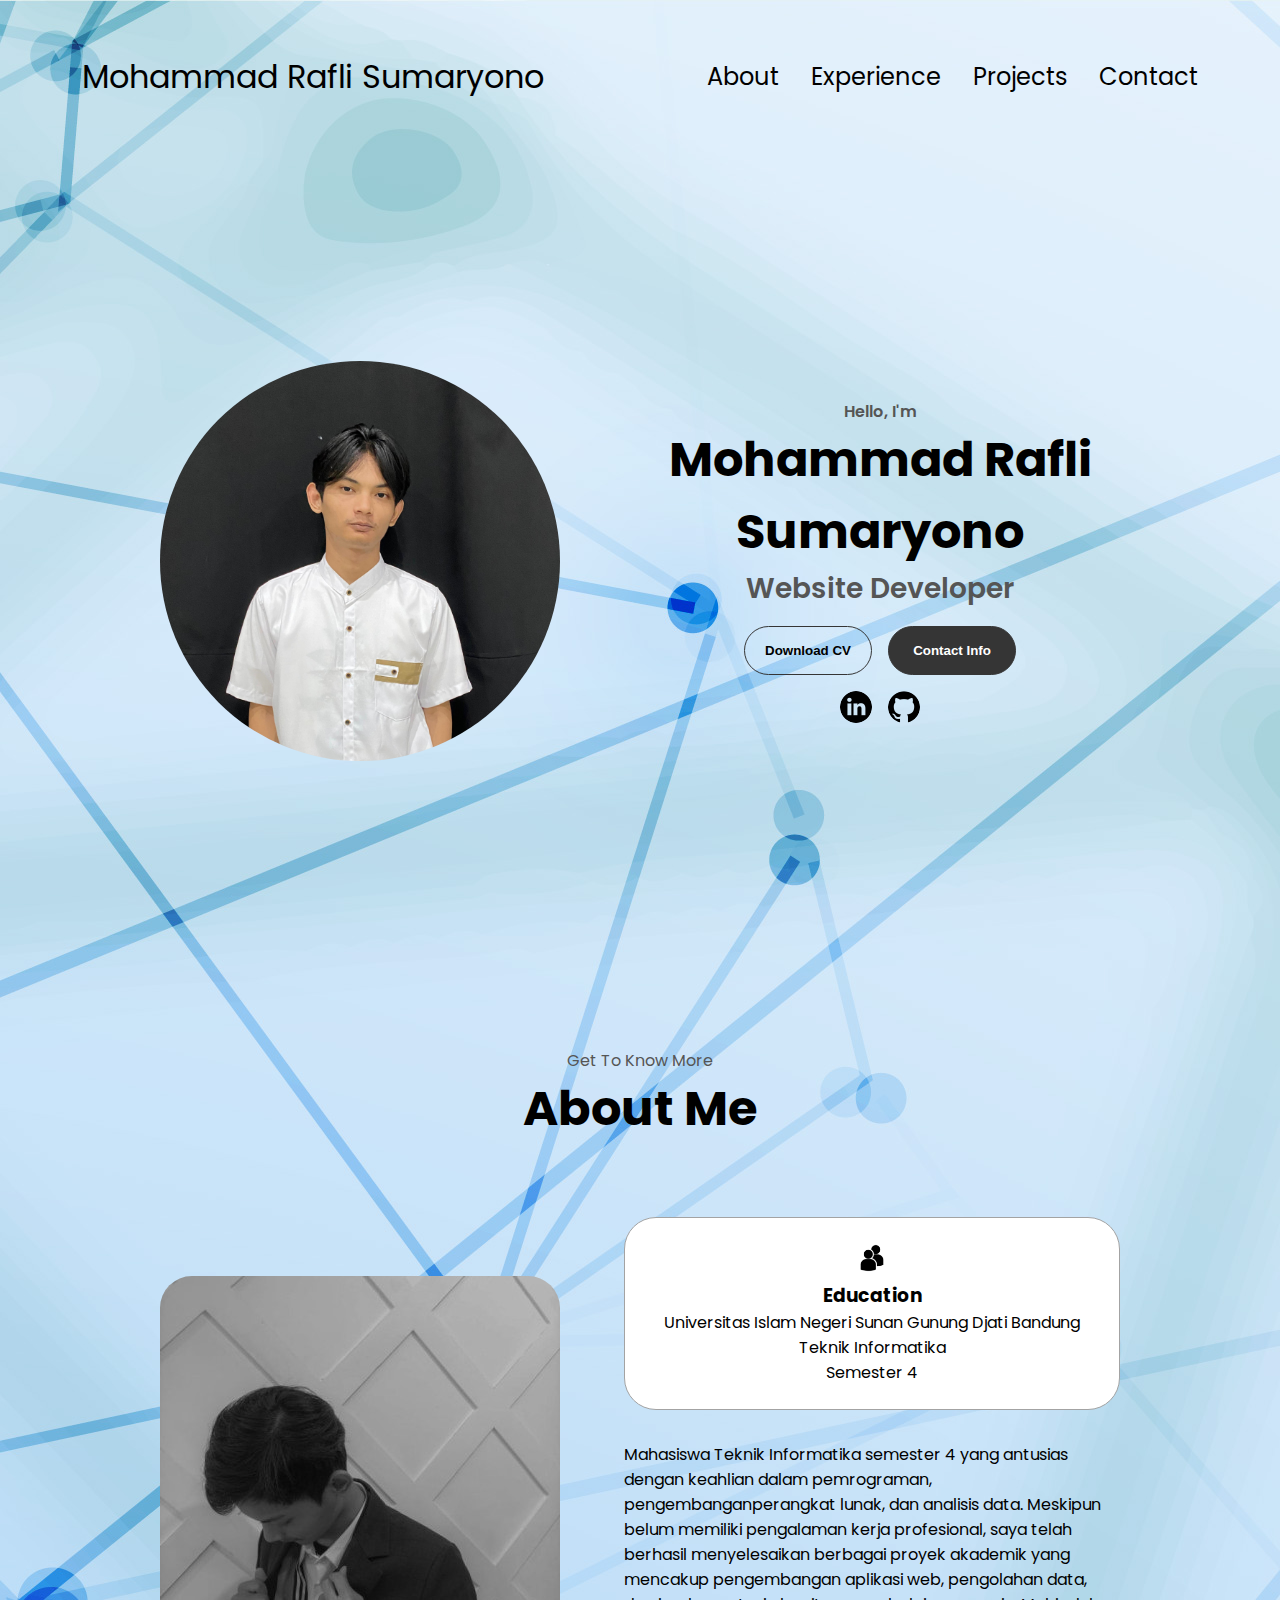
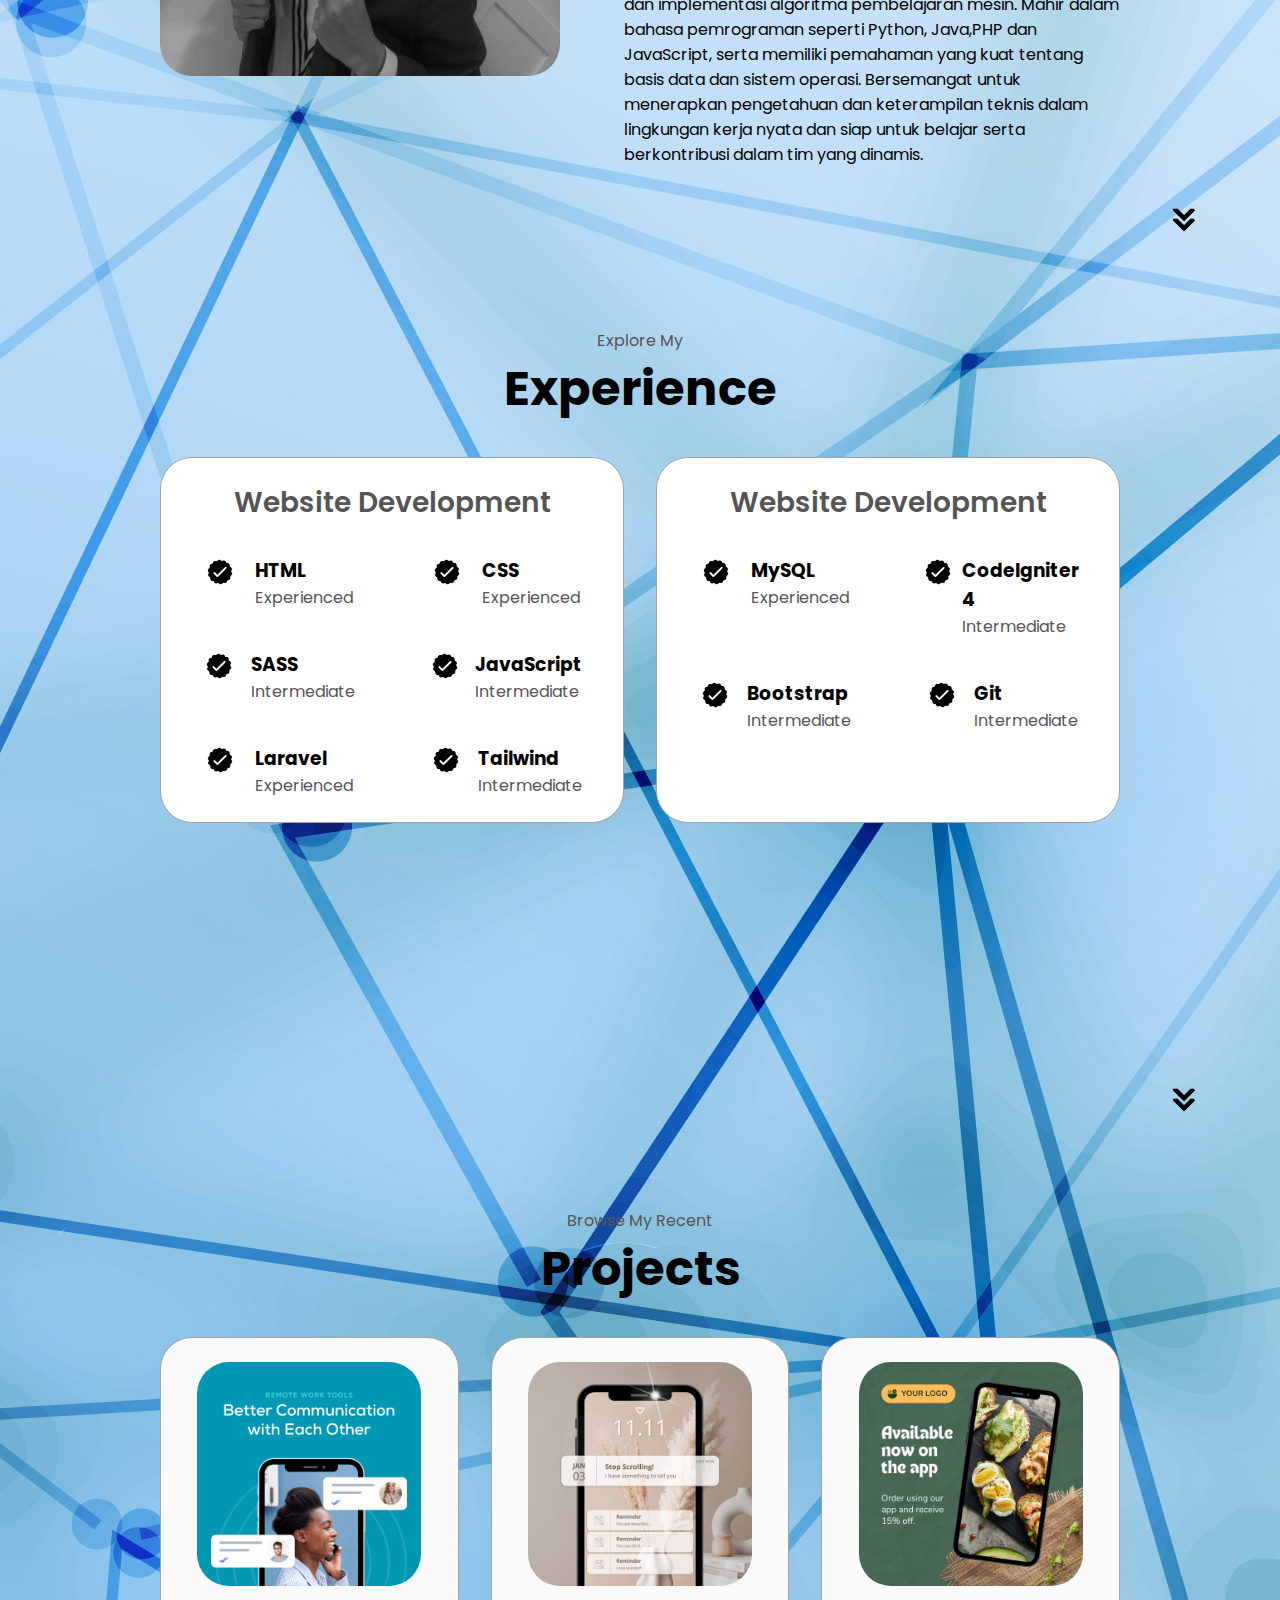
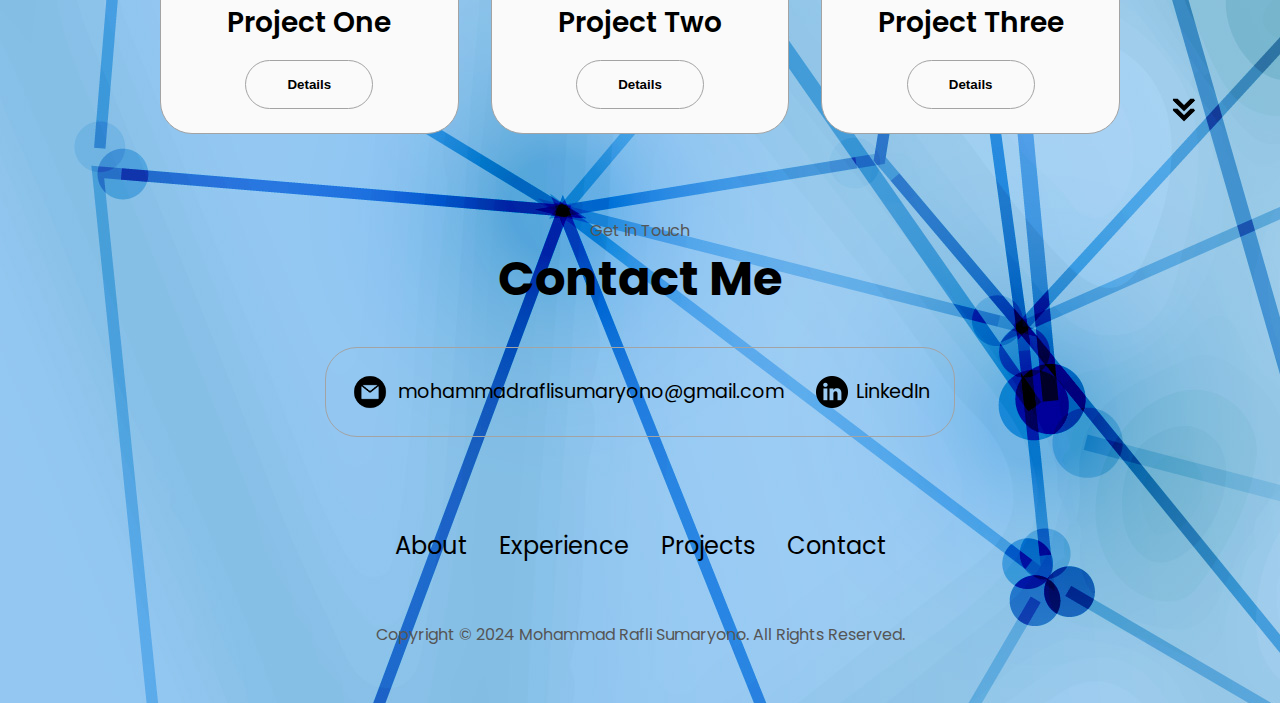
==== index.html @ e2fea569 "first commit" ====
<!DOCTYPE html>
<html lang="en">
  <head>
    <meta charset="UTF-8" />
    <meta name="viewport" content="width=device-width, initial-scale=1.0" />
    <title>Portfolio</title>

    <link rel="stylesheet" href="style.css" />
    <link rel="stylesheet" href="mediaqueries.css" />
  </head>
  <body>
    <!-- NAVBAR -->
    <nav id="desktop-nav">
      <div class="logo">Mohammad Rafli Sumaryono</div>
      <div>
        <ul class="nav-links">
          <li><a href="#about">About</a></li>
          <li><a href="#experience">Experience</a></li>
          <li><a href="#projects">Projects</a></li>
          <li><a href="#contact">Contact</a></li>
        </ul>
      </div>
    </nav>
    <nav id="hamburger-nav">
      <div class="logo">Mohammad Rafli Sumaryono</div>
      <div class="hamburger-menu">
        <div class="hamburger-icon" onclick="toggleMenu()">
          <span></span>
          <span></span>
          <span></span>
        </div>
        <div class="menu-links">
          <li><a href="#about" onclick="toggleMenu()">About</a></li>
          <li><a href="#experience" onclick="toggleMenu()">Experience</a></li>
          <li><a href="#projects" onclick="toggleMenu()">Projects</a></li>
          <li><a href="#contact" onclick="toggleMenu()">Contact</a></li>
        </div>
      </div>
    </nav>
    <!-- End of Navbar -->

    <!-- Sections Profile -->
    <section id="profile">
      <div class="section__pic-container">
        <img src="./assets/profile2.jpg" alt="Mohammad Rafli" />
      </div>
      <div class="section__text">
        <p class="section__text__p1">Hello, I'm</p>
        <h1 class="title">Mohammad Rafli Sumaryono</h1>
        <p class="section__text__p2">Website Developer</p>
        <div class="btn-container">
          <button
            class="btn btn-color-2"
            onclick="window.open('./assets/CV-Mohammad-Rafli-Sumaryono.pdf')"
          >
            Download CV
          </button>
          <button class="btn btn-color-1" onclick="location.href='./#contact'">
            Contact Info
          </button>
        </div>
        <div id="socials-container">
          <img
            src="./assets/linkedin.png"
            alt="My LinkedIn profile"
            class="icon"
            onclick="location.href='https://www.linkedin.com/in/mohammad-rafli-sumaryono-230b18246/'"
          />
          <img
            src="./assets/github.png"
            alt="My Github profile"
            class="icon"
            onclick="location.href='https://github.com/mohammadraflisumaryono/'"
          />
        </div>
      </div>
    </section>

    <section id="about">
      <p class="section__text__p1">Get To Know More</p>
      <h1 class="title">About Me</h1>
      <div class="section-container">
        <div class="section__pic-container">
          <img
            src="./assets/profile.jpeg"
            alt="Profile picture"
            class="about-pic"
          />
        </div>
        <div class="about-details-container">
          <div class="about-containers">
            <div class="details-container">
              <img
                src="./assets/education.png"
                alt="Education icon"
                class="icon"
              />
              <h3>Education</h3>
              <p class="black">
                Universitas Islam Negeri Sunan Gunung Djati Bandung<br />Teknik
                Informatika<br />Semester 4
              </p>
            </div>
          </div>
          <div class="text-container">
            <p class="black">
              Mahasiswa Teknik Informatika semester 4 yang antusias dengan
              keahlian dalam pemrograman, pengembanganperangkat lunak, dan
              analisis data. Meskipun belum memiliki pengalaman kerja
              profesional, saya telah berhasil menyelesaikan berbagai proyek
              akademik yang mencakup pengembangan aplikasi web, pengolahan data,
              dan implementasi algoritma pembelajaran mesin. Mahir dalam bahasa
              pemrograman seperti Python, Java,PHP dan JavaScript, serta
              memiliki pemahaman yang kuat tentang basis data dan sistem
              operasi. Bersemangat untuk menerapkan pengetahuan dan keterampilan
              teknis dalam lingkungan kerja nyata dan siap untuk belajar serta
              berkontribusi dalam tim yang dinamis.
            </p>
          </div>
        </div>
      </div>
      <img
        src="./assets/arrow.png"
        alt="Arrow icon"
        class="icon arrow"
        onclick="location.href='./#experience'"
      />
    </section>

    <section id="experience">
      <p class="section__text__p1">Explore My</p>
      <h1 class="title">Experience</h1>
      <div class="experience-details-container">
        <div class="about-containers">
          <div class="details-container">
            <h2 class="experience-sub-title">Website Development</h2>
            <div class="article-container">
              <article>
                <img
                  src="./assets/checkmark.png"
                  alt="Experience icon"
                  class="icon"
                />
                <div>
                  <h3>HTML</h3>
                  <p>Experienced</p>
                </div>
              </article>
              <article>
                <img
                  src="./assets/checkmark.png"
                  alt="Experience icon"
                  class="icon"
                />
                <div>
                  <h3>CSS</h3>
                  <p>Experienced</p>
                </div>
              </article>
              <article>
                <img
                  src="./assets/checkmark.png"
                  alt="Experience icon"
                  class="icon"
                />
                <div>
                  <h3>SASS</h3>
                  <p>Intermediate</p>
                </div>
              </article>
              <article>
                <img
                  src="./assets/checkmark.png"
                  alt="Experience icon"
                  class="icon"
                />
                <div>
                  <h3>JavaScript</h3>
                  <p>Intermediate</p>
                </div>
              </article>
              <article>
                <img
                  src="./assets/checkmark.png"
                  alt="Experience icon"
                  class="icon"
                />
                <div>
                  <h3>Laravel</h3>
                  <p>Experienced</p>
                </div>
              </article>
              <article>
                <img
                  src="./assets/checkmark.png"
                  alt="Experience icon"
                  class="icon"
                />
                <div>
                  <h3>Tailwind</h3>
                  <p>Intermediate</p>
                </div>
              </article>
            </div>
          </div>
          <div class="details-container">
            <h2 class="experience-sub-title">Website Development</h2>
            <div class="article-container">
              <article>
                <img
                  src="./assets/checkmark.png"
                  alt="Experience icon"
                  class="icon"
                />
                <div>
                  <h3>MySQL</h3>
                  <p>Experienced</p>
                </div>
              </article>
              <article>
                <img
                  src="./assets/checkmark.png"
                  alt="Experience icon"
                  class="icon"
                />
                <div>
                  <h3>CodeIgniter 4</h3>
                  <p>Intermediate</p>
                </div>
              </article>
              <article>
                <img
                  src="./assets/checkmark.png"
                  alt="Experience icon"
                  class="icon"
                />
                <div>
                  <h3>Bootstrap</h3>
                  <p>Intermediate</p>
                </div>
              </article>
              <article>
                <img
                  src="./assets/checkmark.png"
                  alt="Experience icon"
                  class="icon"
                />
                <div>
                  <h3>Git</h3>
                  <p>Intermediate</p>
                </div>
              </article>
            </div>
          </div>
        </div>
      </div>
      <img
        src="./assets/arrow.png"
        alt="Arrow icon"
        class="icon arrow"
        onclick="location.href='./#projects'"
      />
    </section>

    <section id="projects">
      <p class="section__text__p1">Browse My Recent</p>
      <h1 class="title">Projects</h1>
      <div class="experience-details-container">
        <div class="about-containers">
          <div class="details-container color-container">
            <div class="article-container">
              <img
                src="./assets/project-1.png"
                alt="Project 1"
                class="project-img"
              />
            </div>
            <h2 class="experience-sub-title project-title">Project One</h2>
            <div class="btn-container">
              <button
                class="btn btn-color-2 project-btn"
                onclick="location.href='gallery.html?id=1'"
              >
                Details
              </button>
            </div>
          </div>
          <div class="details-container color-container">
            <div class="article-container">
              <img
                src="./assets/project-2.png"
                alt="Project 2"
                class="project-img"
              />
            </div>
            <h2 class="experience-sub-title project-title">Project Two</h2>
            <div class="btn-container">
              <button
                class="btn btn-color-2 project-btn"
                onclick="location.href='gallery.html?id=2'"
              >
                Details
              </button>
            </div>
          </div>
          <div class="details-container color-container">
            <div class="article-container">
              <img
                src="./assets/project-3.png"
                alt="Project 3"
                class="project-img"
              />
            </div>
            <h2 class="experience-sub-title project-title">Project Three</h2>
            <div class="btn-container">
              <button
                class="btn btn-color-2 project-btn"
                onclick="location.href='gallery.html?id=3'"
              >
                Details
              </button>
            </div>
          </div>
        </div>
      </div>
      <img
        src="./assets/arrow.png"
        alt="Arrow icon"
        class="icon arrow"
        onclick="location.href='./#contact'"
      />
    </section>

    <section id="contact">
      <p class="section__text__p1">Get in Touch</p>
      <h1 class="title">Contact Me</h1>
      <div class="contact-info-upper-container">
        <div class="contact-info-container">
          <img
            src="./assets/email.png"
            alt="Email icon"
            class="icon contact-icon email-icon"
          />
          <p>
            <a href="mailto:mohammadraflisumaryono@gmail.com"
              >mohammadraflisumaryono@gmail.com</a
            >
          </p>
        </div>
        <div class="contact-info-container">
          <img
            src="./assets/linkedin.png"
            alt="LinkedIn icon"
            class="icon contact-icon"
          />
          <p>
            <a
              href="https://www.linkedin.com/in/mohammad-rafli-sumaryono-230b18246/"
              >LinkedIn</a
            >
          </p>
        </div>
      </div>
    </section>

    <footer>
      <nav>
        <div class="nav-links-container">
          <ul class="nav-links">
            <li><a href="#about">About</a></li>
            <li><a href="#experience">Experience</a></li>
            <li><a href="#projects">Projects</a></li>
            <li><a href="#contact">Contact</a></li>
          </ul>
        </div>
      </nav>
      <p>
        Copyright &#169; 2024 Mohammad Rafli Sumaryono. All Rights Reserved.
      </p>
    </footer>

    <script src="script.js"></script>
  </body>
</html>
---- style.css ----
/* GENERAL */

@import url("https://fonts.googleapis.com/css2?family=Poppins:wght@300;400;500;600&display=swap");

html {
  background-image: url("./assets/background.jpg");
}
* {
  margin: 0;
  padding: 0;
}

body {
  font-family: "Poppins", sans-serif;
}

html {
  scroll-behavior: smooth;
}

p {
  color: rgb(85, 85, 85);
}

.black {
  color: black;
}

/* TRANSITION */

a,
.btn {
  transition: all 300ms ease;
}

/* DESKTOP NAV */

nav,
.nav-links {
  display: flex;
}

nav {
  justify-content: space-around;
  align-items: center;
  height: 17vh;
}

.nav-links {
  gap: 2rem;
  list-style: none;
  font-size: 1.5rem;
}

a {
  color: black;
  text-decoration: none;
  text-decoration-color: white;
}

a:hover {
  color: grey;
  text-decoration: underline;
  text-underline-offset: 1.5rem;
  text-decoration-color: rgb(181, 181, 181);
}

.logo {
  font-size: 2rem;
}

.logo:hover {
  cursor: default;
}

/* HAMBURGER MENU */

#hamburger-nav {
  display: none;
}

.hamburger-menu {
  position: relative;
  display: inline-block;
}

.hamburger-icon {
  display: flex;
  flex-direction: column;
  justify-content: space-between;
  height: 24px;
  width: 30px;
  cursor: pointer;
}

.hamburger-icon span {
  width: 100%;
  height: 2px;
  background-color: black;
  transition: all 0.3 ease-in-out;
}

.menu-links {
  position: absolute;
  top: 100%;
  right: 0;
  background-color: white;
  width: fit-content;
  max-height: 0;
  overflow: hidden;
  transition: all 0.3 ease-in-out;
}

.menu-links a {
  display: block;
  padding: 10px;
  text-align: center;
  font-size: 1.5rem;
  color: black;
  text-decoration: none;
  transition: all 0.3 ease-in-out;
}

.menu-links li {
  list-style: none;
}

.menu-links.open {
  max-height: 300px;
}

.hamburger-icon.open span:first-child {
  transform: rotate(45deg) translate(10px, 5px);
}

.hamburger-icon.open span:nth-child(2) {
  opacity: 0;
}

.hamburger-icon.open span:last-child {
  transform: rotate(-45deg) translate(10px, -5px);
}

.hamburger-icon span:first-child {
  transform: none;
}

.hamburger-icon span:first-child {
  opacity: 1;
}

.hamburger-icon span:first-child {
  transform: none;
}

/* SECTIONS */

section {
  padding-top: 4vh;
  height: 96vh;
  margin: 0 10rem;
  margin-top: 1rem;
  box-sizing: border-box;
  min-height: fit-content;
}

.section-container {
  display: flex;
}

/* PROFILE SECTION */

#profile {
  display: flex;
  justify-content: center;
  gap: 5rem;
  height: 80vh;
}

#profile img {
  border-radius: 50%;
}

.section__pic-container {
  display: flex;
  height: 400px;
  width: 400px;
  margin: auto 0;
}

.section__text {
  align-self: center;
  text-align: center;
}

.section__text p {
  font-weight: 600;
}

.section__text__p1 {
  text-align: center;
}

.section__text__p2 {
  font-size: 1.75rem;
  margin-bottom: 1rem;
}

.title {
  font-size: 3rem;
  text-align: center;
}

#socials-container {
  display: flex;
  justify-content: center;
  margin-top: 1rem;
  gap: 1rem;
}

/* ICONS */

.icon {
  cursor: pointer;
  height: 2rem;
}

/* BUTTONS */

.btn-container {
  display: flex;
  justify-content: center;
  gap: 1rem;
}

.btn {
  font-weight: 600;
  transition: all 300ms ease;
  padding: 1rem;
  width: 8rem;
  border-radius: 2rem;
}

.btn-color-1,
.btn-color-2 {
  border: rgb(53, 53, 53) 0.1rem solid;
}

.btn-color-1:hover,
.btn-color-2:hover {
  cursor: pointer;
}

.btn-color-1,
.btn-color-2:hover {
  background: rgb(53, 53, 53);
  color: white;
}

.btn-color-1:hover {
  background: rgb(0, 0, 0);
}

.btn-color-2 {
  background: none;
}

.btn-color-2:hover {
  border: rgb(255, 255, 255) 0.1rem solid;
}

.btn-container {
  gap: 1rem;
}

/* ABOUT SECTION */

#about {
  position: relative;
}

.about-containers {
  gap: 2rem;
  margin-bottom: 2rem;
  margin-top: 2rem;
}

.about-details-container {
  justify-content: center;
  flex-direction: column;
}

.about-containers,
.about-details-container {
  display: flex;
}

.about-pic {
  border-radius: 2rem;
}

.arrow {
  position: absolute;
  right: -5rem;
  bottom: 2.5rem;
}

.details-container {
  padding: 1.5rem;
  flex: 1;
  background: white;
  border-radius: 2rem;
  border: rgb(53, 53, 53) 0.1rem solid;
  border-color: rgb(163, 163, 163);
  text-align: center;
}

.section-container {
  gap: 4rem;
  height: 80%;
}

.section__pic-container {
  height: 400px;
  width: 400px;
  margin: auto 0;
}

/* EXPERIENCE SECTION */

#experience {
  position: relative;
}

.experience-sub-title {
  color: rgb(85, 85, 85);
  font-weight: 600;
  font-size: 1.75rem;
  margin-bottom: 2rem;
}

.experience-details-container {
  display: flex;
  justify-content: center;
  flex-direction: column;
}

.article-container {
  display: flex;
  text-align: initial;
  flex-wrap: wrap;
  flex-direction: row;
  gap: 2.5rem;
  justify-content: space-around;
}

article {
  display: flex;
  width: 10rem;
  justify-content: space-around;
  gap: 0.5rem;
}

article .icon {
  cursor: default;
}

/* PROJECTS SECTION */

#projects {
  position: relative;
}

.color-container {
  border-color: rgb(163, 163, 163);
  background: rgb(250, 250, 250);
}

.project-img {
  border-radius: 2rem;
  width: 90%;
  height: 90%;
}

.project-title {
  margin: 1rem;
  color: black;
}

.project-btn {
  color: black;
  border-color: rgb(163, 163, 163);
}

/* CONTACT */

#contact {
  display: flex;
  justify-content: center;
  flex-direction: column;
  height: 70vh;
}

.contact-info-upper-container {
  display: flex;
  justify-content: center;
  border-radius: 2rem;
  border: rgb(53, 53, 53) 0.1rem solid;
  border-color: rgb(163, 163, 163);
  background: (250, 250, 250);
  margin: 2rem auto;
  padding: 0.5rem;
}

.contact-info-container {
  display: flex;
  align-items: center;
  justify-content: center;
  gap: 0.5rem;
  margin: 1rem;
}

.contact-info-container p {
  font-size: larger;
}

.contact-icon {
  cursor: default;
}

.email-icon {
  height: 2.5rem;
}

/* FOOTER SECTION */

footer {
  height: 26vh;
  margin: 0 1rem;
}

footer p {
  text-align: center;
}
---- mediaqueries.css ----
@media screen and (max-width: 1400px) {
  #profile {
    height: 83vh;
    margin-bottom: 6rem;
  }
  .about-containers {
    flex-wrap: wrap;
  }
  #contact,
  #projects {
    height: fit-content;
  }
}

@media screen and (max-width: 1200px) {
  #desktop-nav {
    display: none;
  }
  #hamburger-nav {
    display: flex;
  }
  #experience,
  .experience-details-container {
    margin-top: 2rem;
  }
  #profile,
  .section-container {
    display: block;
  }
  .arrow {
    display: none;
  }
  section,
  .section-container {
    height: fit-content;
  }
  section {
    margin: 0 5%;
  }
  .section__pic-container {
    width: 275px;
    height: 275px;
    margin: 0 auto 2rem;
  }
  .about-containers {
    margin-top: 0;
  }
}

@media screen and (max-width: 600px) {
  #contact,
  footer {
    height: 40vh;
  }
  #profile {
    height: 83vh;
    margin-bottom: 0;
  }
  article {
    font-size: 1rem;
  }
  footer nav {
    height: fit-content;
    margin-bottom: 2rem;
  }
  .about-containers,
  .contact-info-upper-container,
  .btn-container {
    flex-wrap: wrap;
  }
  .contact-info-container {
    margin: 0;
  }
  .contact-info-container p,
  .nav-links li a {
    font-size: 1rem;
  }
  .experience-sub-title {
    font-size: 1.25rem;
  }
  .logo {
    font-size: 1.5rem;
  }
  .nav-links {
    flex-direction: column;
    gap: 0.5rem;
    text-align: center;
  }
  .section__pic-container {
    width: auto;
    height: 46vw;
    justify-content: center;
  }
  .section__text__p2 {
    font-size: 1.25rem;
  }
  .title {
    font-size: 2rem;
  }
  .text-container {
    text-align: justify;
  }
}
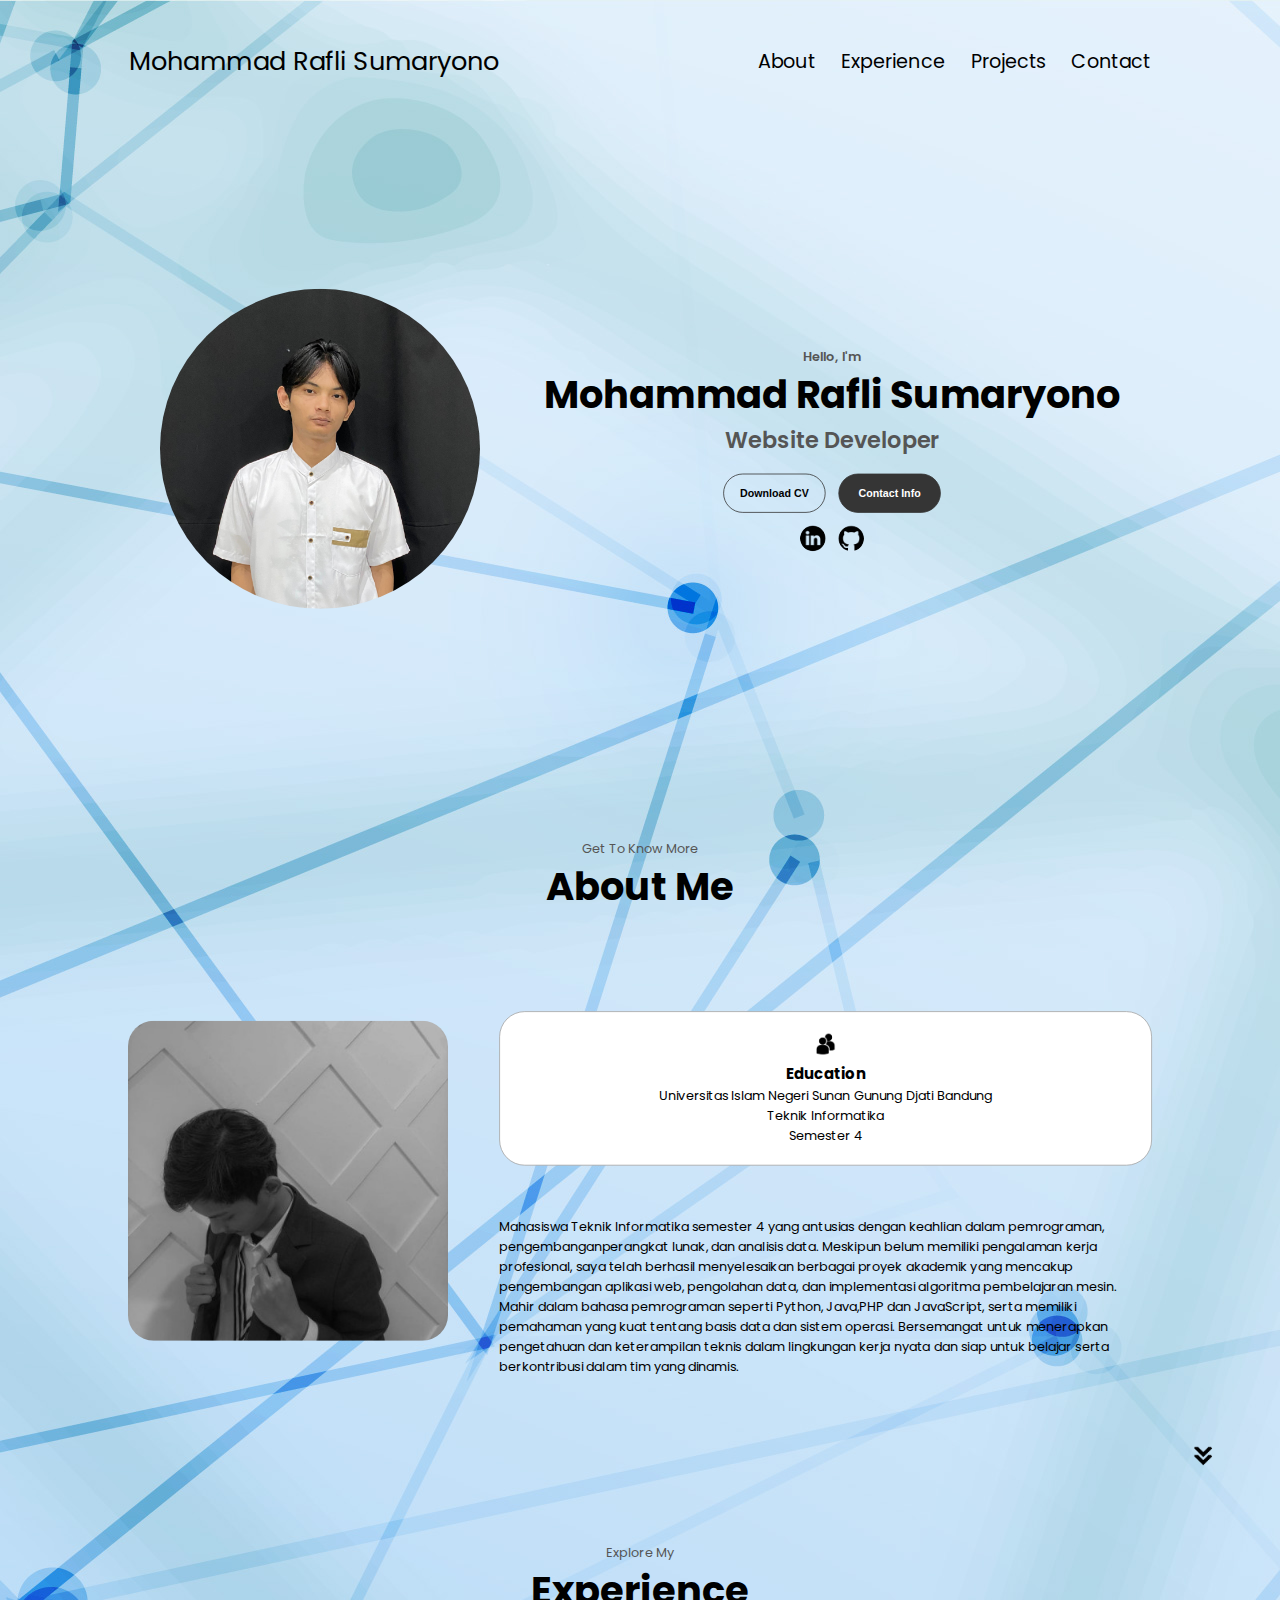
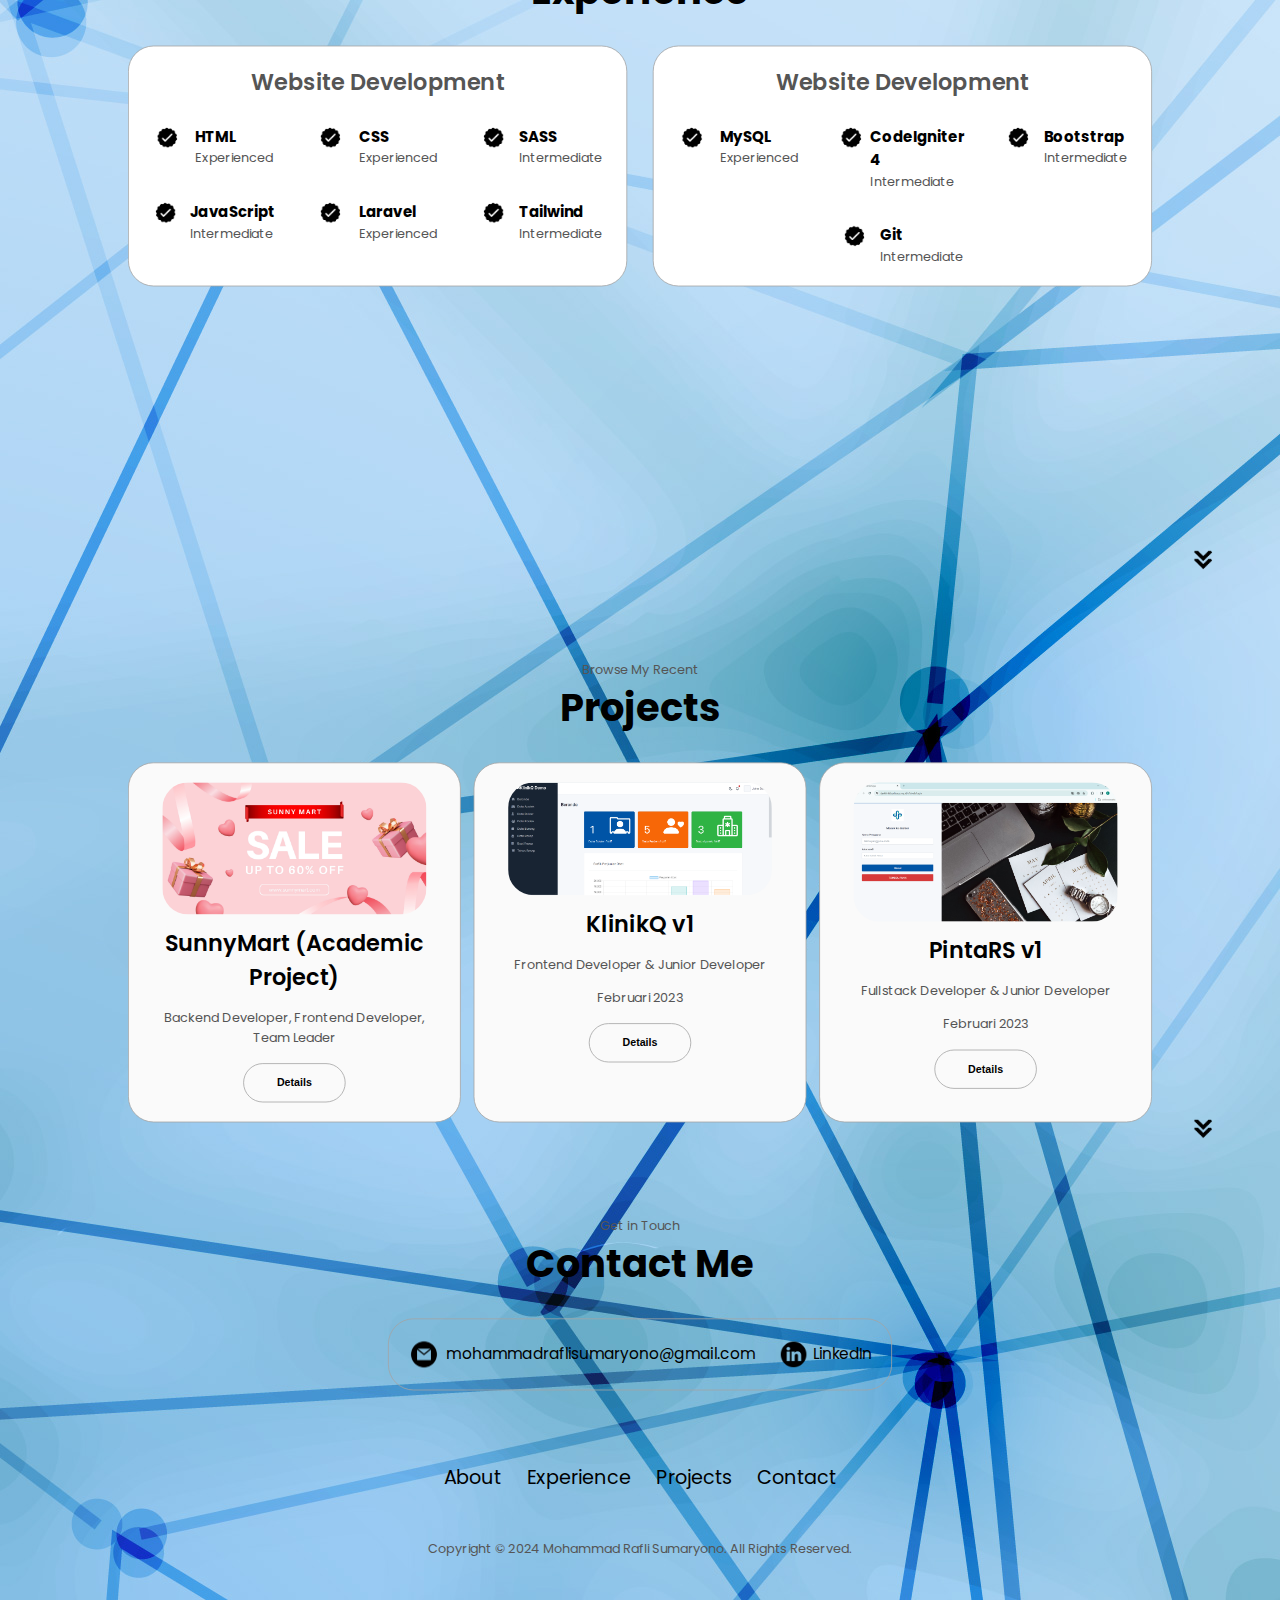
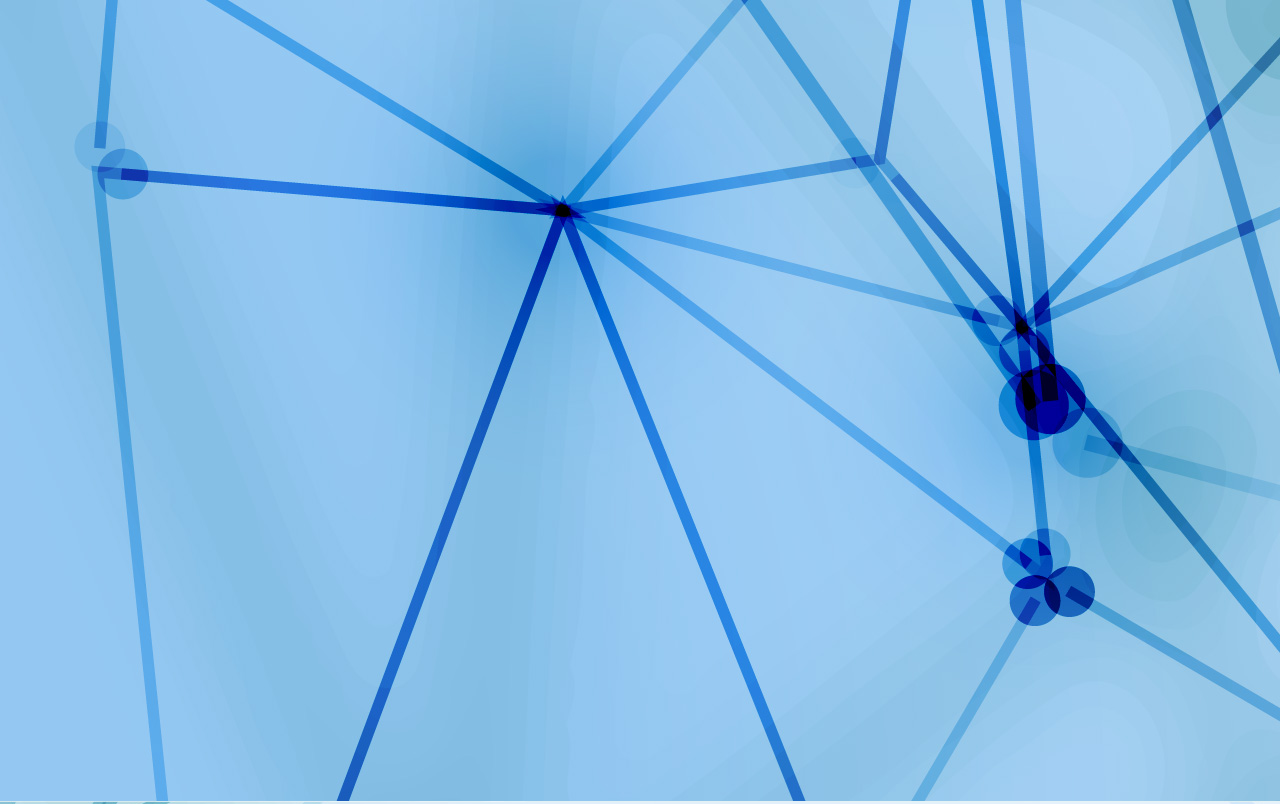
==== commit 9cbb6ddc: "chore: Update CSS to fix scaling issue and overflow" ====
--- a/index.html
+++ b/index.html
@@ -261,66 +261,12 @@
         onclick="location.href='./#projects'"
       />
     </section>
-
     <section id="projects">
       <p class="section__text__p1">Browse My Recent</p>
       <h1 class="title">Projects</h1>
       <div class="experience-details-container">
-        <div class="about-containers">
-          <div class="details-container color-container">
-            <div class="article-container">
-              <img
-                src="./assets/project-1.png"
-                alt="Project 1"
-                class="project-img"
-              />
-            </div>
-            <h2 class="experience-sub-title project-title">Project One</h2>
-            <div class="btn-container">
-              <button
-                class="btn btn-color-2 project-btn"
-                onclick="location.href='gallery.html?id=1'"
-              >
-                Details
-              </button>
-            </div>
-          </div>
-          <div class="details-container color-container">
-            <div class="article-container">
-              <img
-                src="./assets/project-2.png"
-                alt="Project 2"
-                class="project-img"
-              />
-            </div>
-            <h2 class="experience-sub-title project-title">Project Two</h2>
-            <div class="btn-container">
-              <button
-                class="btn btn-color-2 project-btn"
-                onclick="location.href='gallery.html?id=2'"
-              >
-                Details
-              </button>
-            </div>
-          </div>
-          <div class="details-container color-container">
-            <div class="article-container">
-              <img
-                src="./assets/project-3.png"
-                alt="Project 3"
-                class="project-img"
-              />
-            </div>
-            <h2 class="experience-sub-title project-title">Project Three</h2>
-            <div class="btn-container">
-              <button
-                class="btn btn-color-2 project-btn"
-                onclick="location.href='gallery.html?id=3'"
-              >
-                Details
-              </button>
-            </div>
-          </div>
+        <div class="about-containers" id="project-container">
+          <!-- Tempat untuk menampilkan proyek-proyek -->
         </div>
       </div>
       <img
--- a/style.css
+++ b/style.css
@@ -12,6 +12,11 @@
 
 body {
   font-family: "Poppins", sans-serif;
+  transform: scale(0.8);
+  transform-origin: top left;
+  width: 125%; /* This is to counteract the scaling and keep the width 100% */
+  height: 125%; /* This is to counteract the scaling and keep the height 100% */
+  overflow-x: hidden;
 }
 
 html {
@@ -231,6 +236,7 @@
   display: flex;
   justify-content: center;
   gap: 1rem;
+  margin-top: 20px;
 }
 
 .btn {
@@ -392,6 +398,22 @@
   border-color: rgb(163, 163, 163);
 }
 
+#projects p {
+  margin-top: 1rem;
+}
+#project-container {
+  display: flex;
+  flex-wrap: wrap;
+  gap: 1rem; /* Jarak antar proyek */
+}
+
+.details-container {
+  width: calc(
+    33.33% - 1rem
+  ); /* Lebar masing-masing kolom, mengurangi jarak antar proyek */
+  margin-bottom: 2rem; /* Jarak bawah setiap proyek */
+}
+
 /* CONTACT */
 
 #contact {
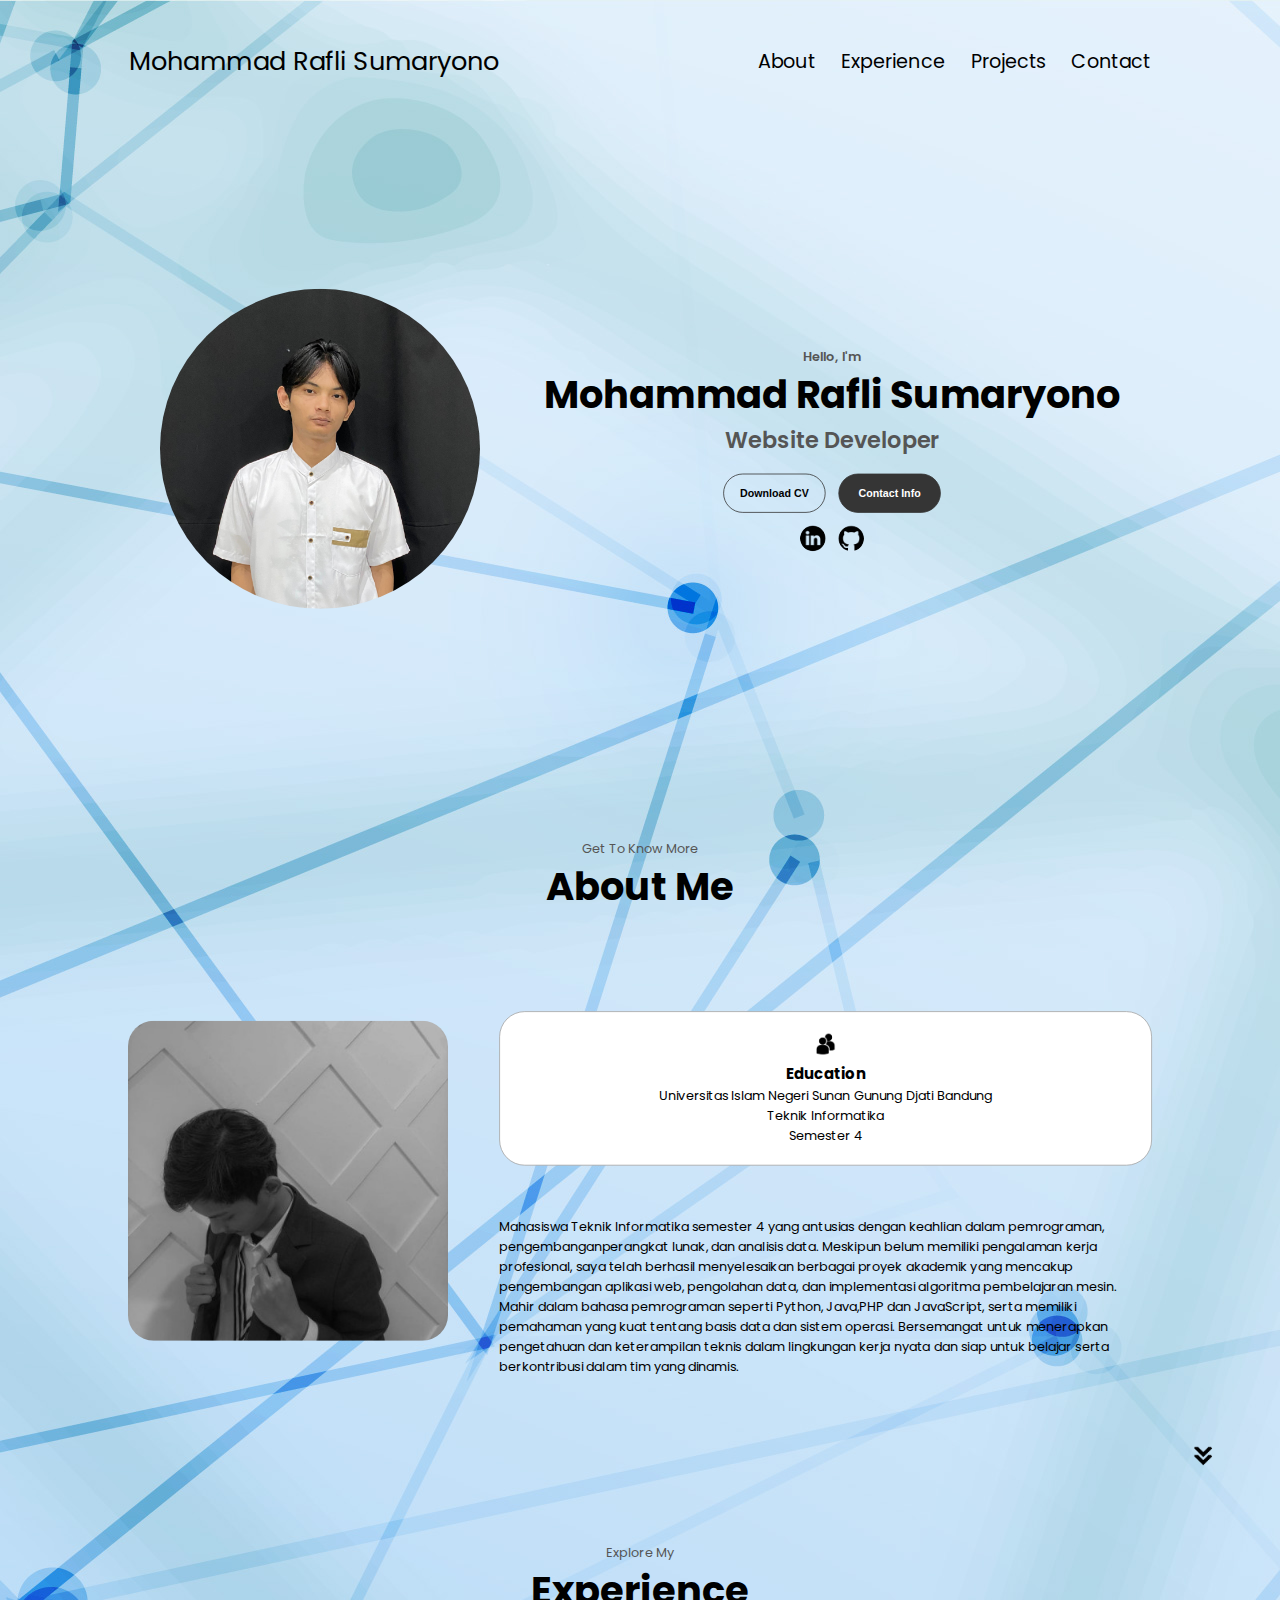
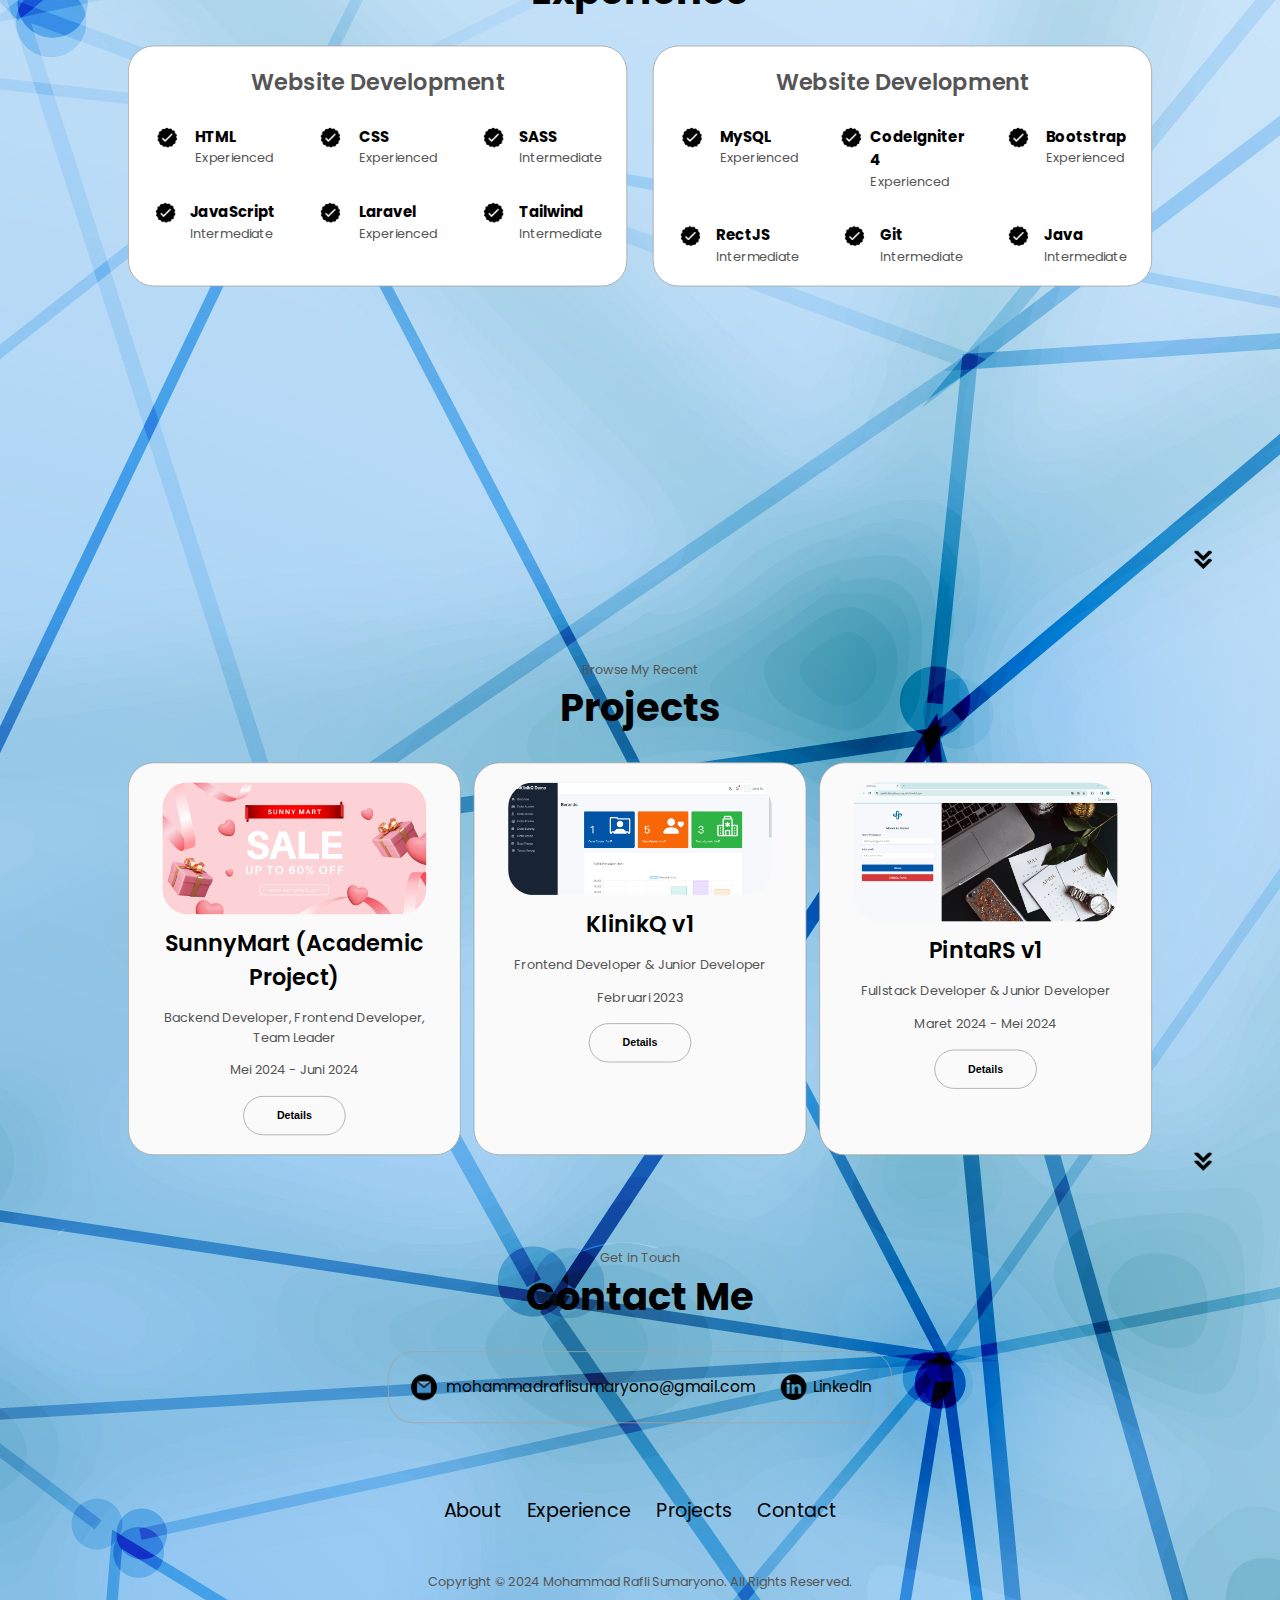
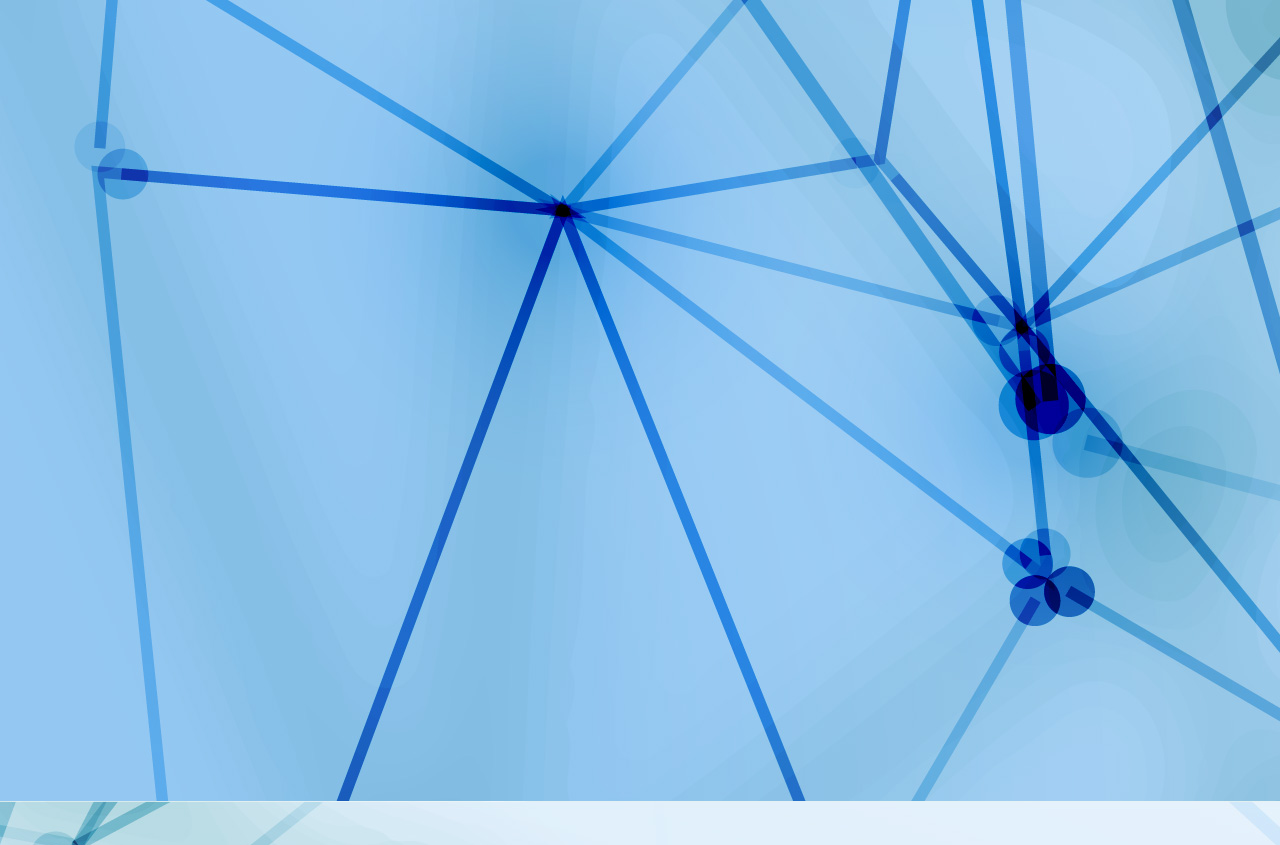
==== commit 3ad0a6fb: "chore: Update experience levels in index.html" ====
--- a/index.html
+++ b/index.html
@@ -225,7 +225,7 @@
                 />
                 <div>
                   <h3>CodeIgniter 4</h3>
-                  <p>Intermediate</p>
+                  <p>Experienced</p>
                 </div>
               </article>
               <article>
@@ -236,6 +236,17 @@
                 />
                 <div>
                   <h3>Bootstrap</h3>
+                  <p>Experienced</p>
+                </div>
+              </article>
+              <article>
+                <img
+                  src="./assets/checkmark.png"
+                  alt="Experience icon"
+                  class="icon"
+                />
+                <div>
+                  <h3>RectJS</h3>
                   <p>Intermediate</p>
                 </div>
               </article>
@@ -247,6 +258,17 @@
                 />
                 <div>
                   <h3>Git</h3>
+                  <p>Intermediate</p>
+                </div>
+              </article>
+              <article>
+                <img
+                  src="./assets/checkmark.png"
+                  alt="Experience icon"
+                  class="icon"
+                />
+                <div>
+                  <h3>Java</h3>
                   <p>Intermediate</p>
                 </div>
               </article>
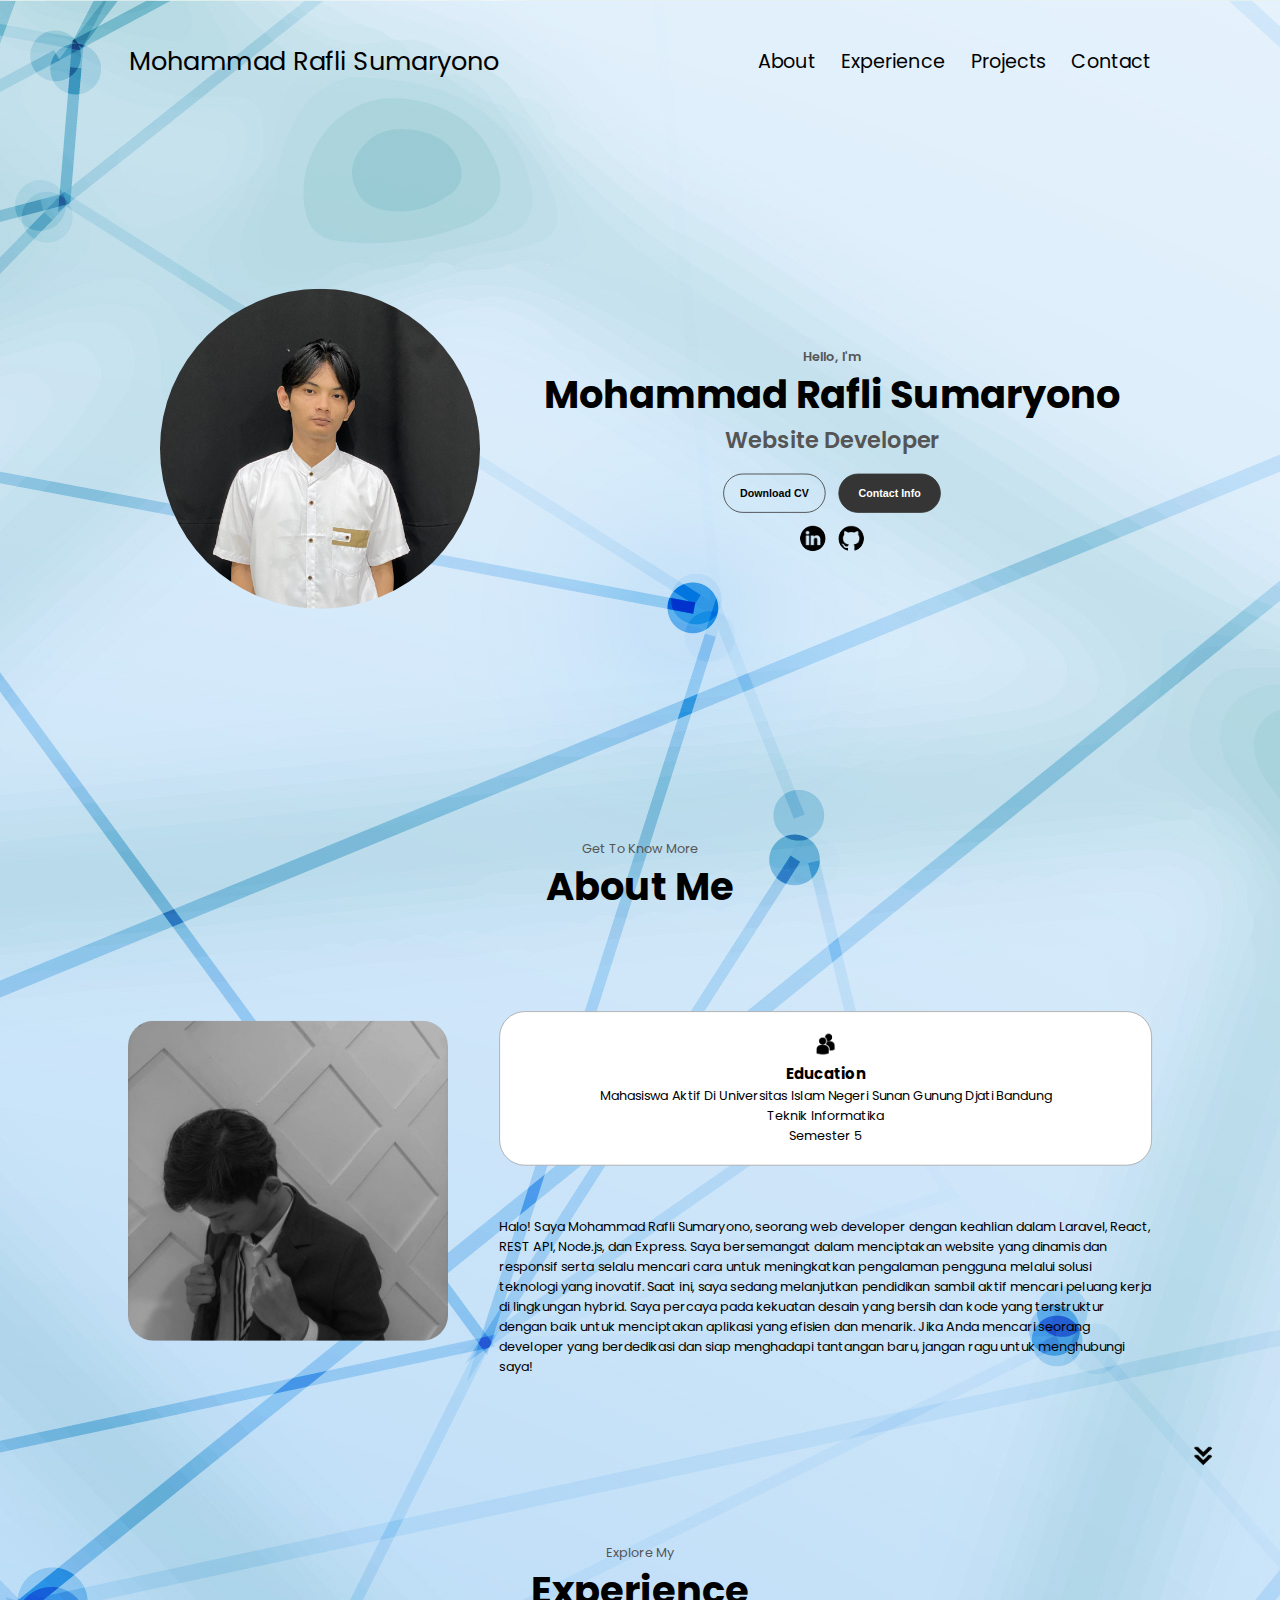
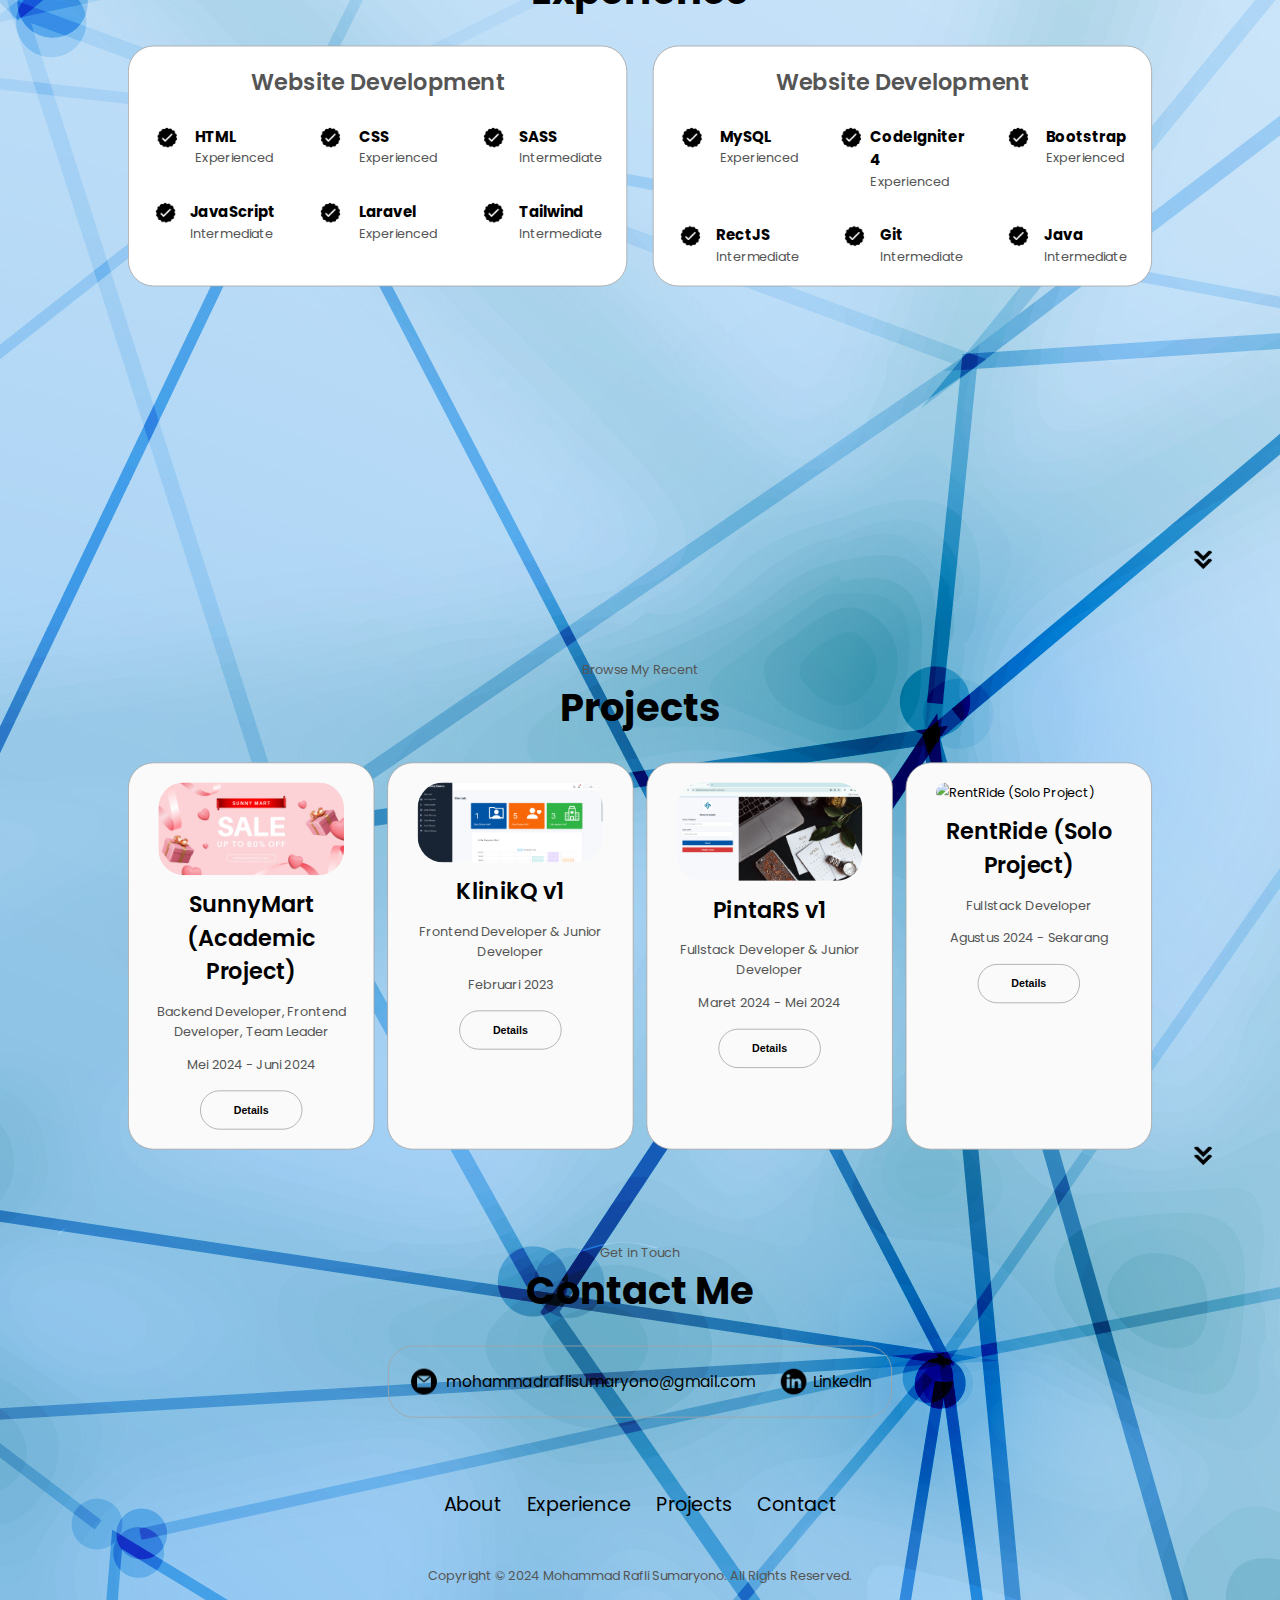
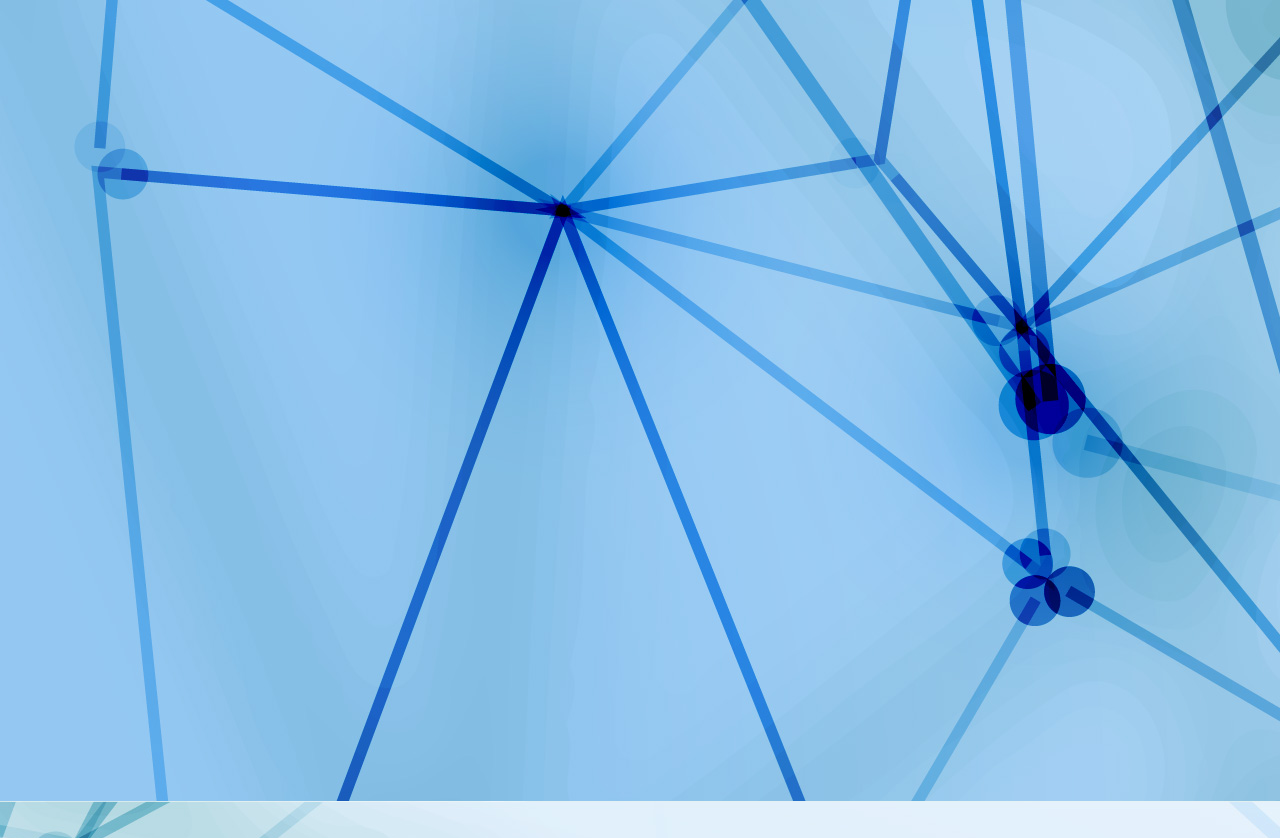
==== commit 035716fe: "chore: Update CV experience dates" ====
--- a/index.html
+++ b/index.html
@@ -97,24 +97,24 @@
               />
               <h3>Education</h3>
               <p class="black">
-                Universitas Islam Negeri Sunan Gunung Djati Bandung<br />Teknik
-                Informatika<br />Semester 4
+                Mahasiswa Aktif Di Universitas Islam Negeri Sunan Gunung Djati
+                Bandung<br />Teknik Informatika<br />Semester 5
               </p>
             </div>
           </div>
           <div class="text-container">
             <p class="black">
-              Mahasiswa Teknik Informatika semester 4 yang antusias dengan
-              keahlian dalam pemrograman, pengembanganperangkat lunak, dan
-              analisis data. Meskipun belum memiliki pengalaman kerja
-              profesional, saya telah berhasil menyelesaikan berbagai proyek
-              akademik yang mencakup pengembangan aplikasi web, pengolahan data,
-              dan implementasi algoritma pembelajaran mesin. Mahir dalam bahasa
-              pemrograman seperti Python, Java,PHP dan JavaScript, serta
-              memiliki pemahaman yang kuat tentang basis data dan sistem
-              operasi. Bersemangat untuk menerapkan pengetahuan dan keterampilan
-              teknis dalam lingkungan kerja nyata dan siap untuk belajar serta
-              berkontribusi dalam tim yang dinamis.
+              Halo! Saya Mohammad Rafli Sumaryono, seorang web developer dengan
+              keahlian dalam Laravel, React, REST API, Node.js, dan Express.
+              Saya bersemangat dalam menciptakan website yang dinamis dan
+              responsif serta selalu mencari cara untuk meningkatkan pengalaman
+              pengguna melalui solusi teknologi yang inovatif. Saat ini, saya
+              sedang melanjutkan pendidikan sambil aktif mencari peluang kerja
+              di lingkungan hybrid. Saya percaya pada kekuatan desain yang
+              bersih dan kode yang terstruktur dengan baik untuk menciptakan
+              aplikasi yang efisien dan menarik. Jika Anda mencari seorang
+              developer yang berdedikasi dan siap menghadapi tantangan baru,
+              jangan ragu untuk menghubungi saya!
             </p>
           </div>
         </div>
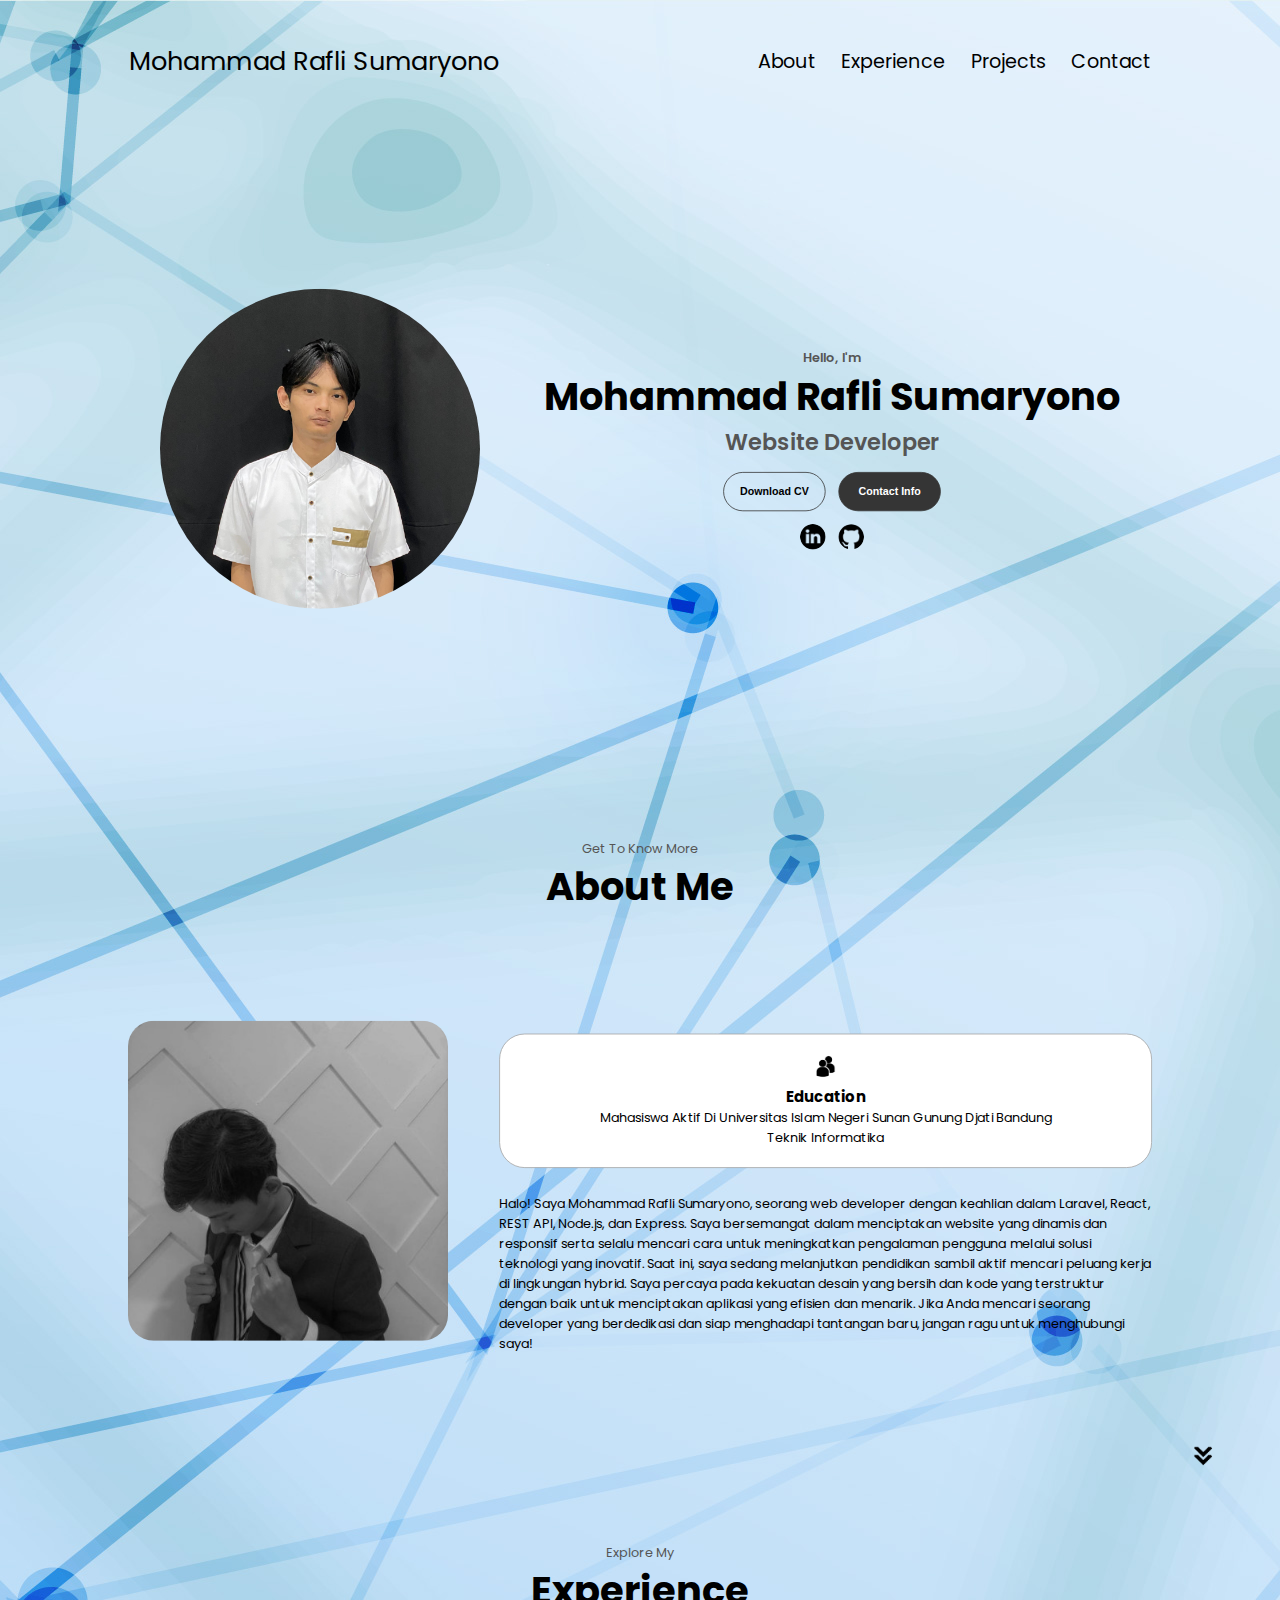
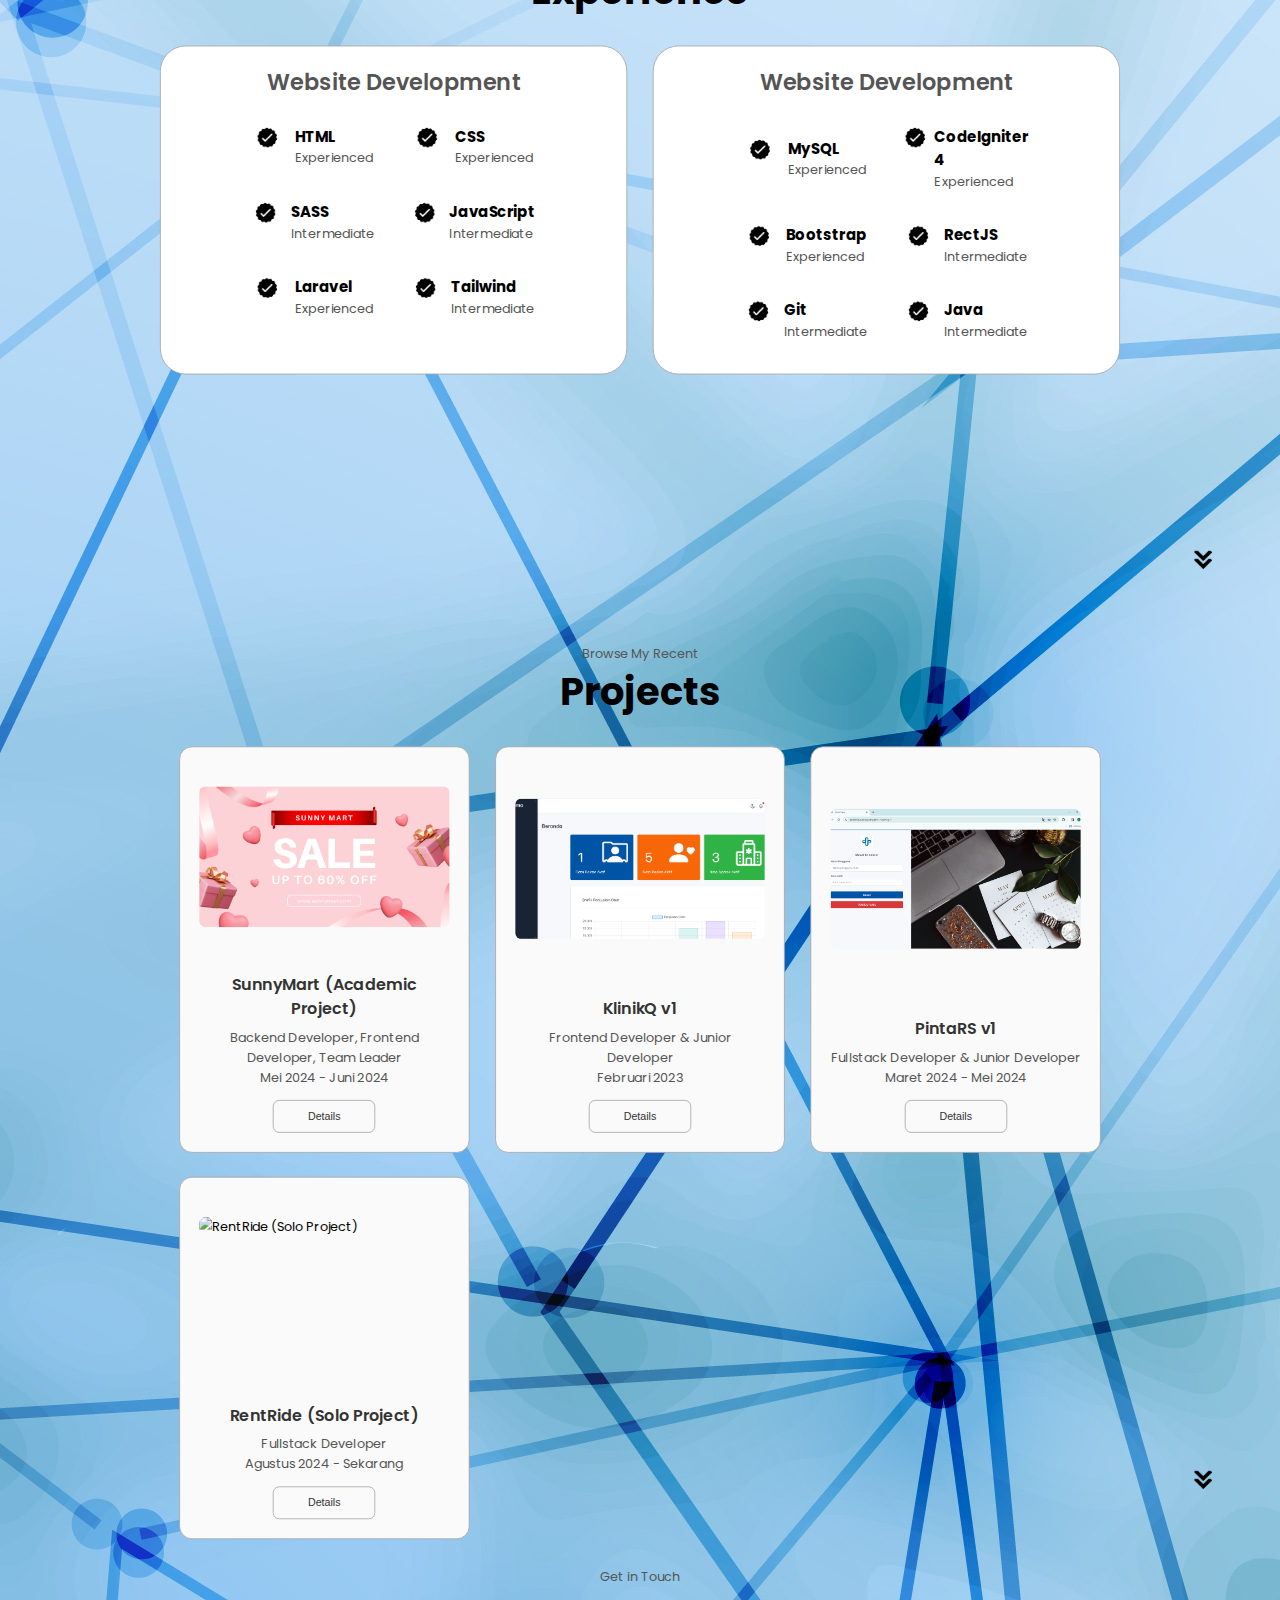
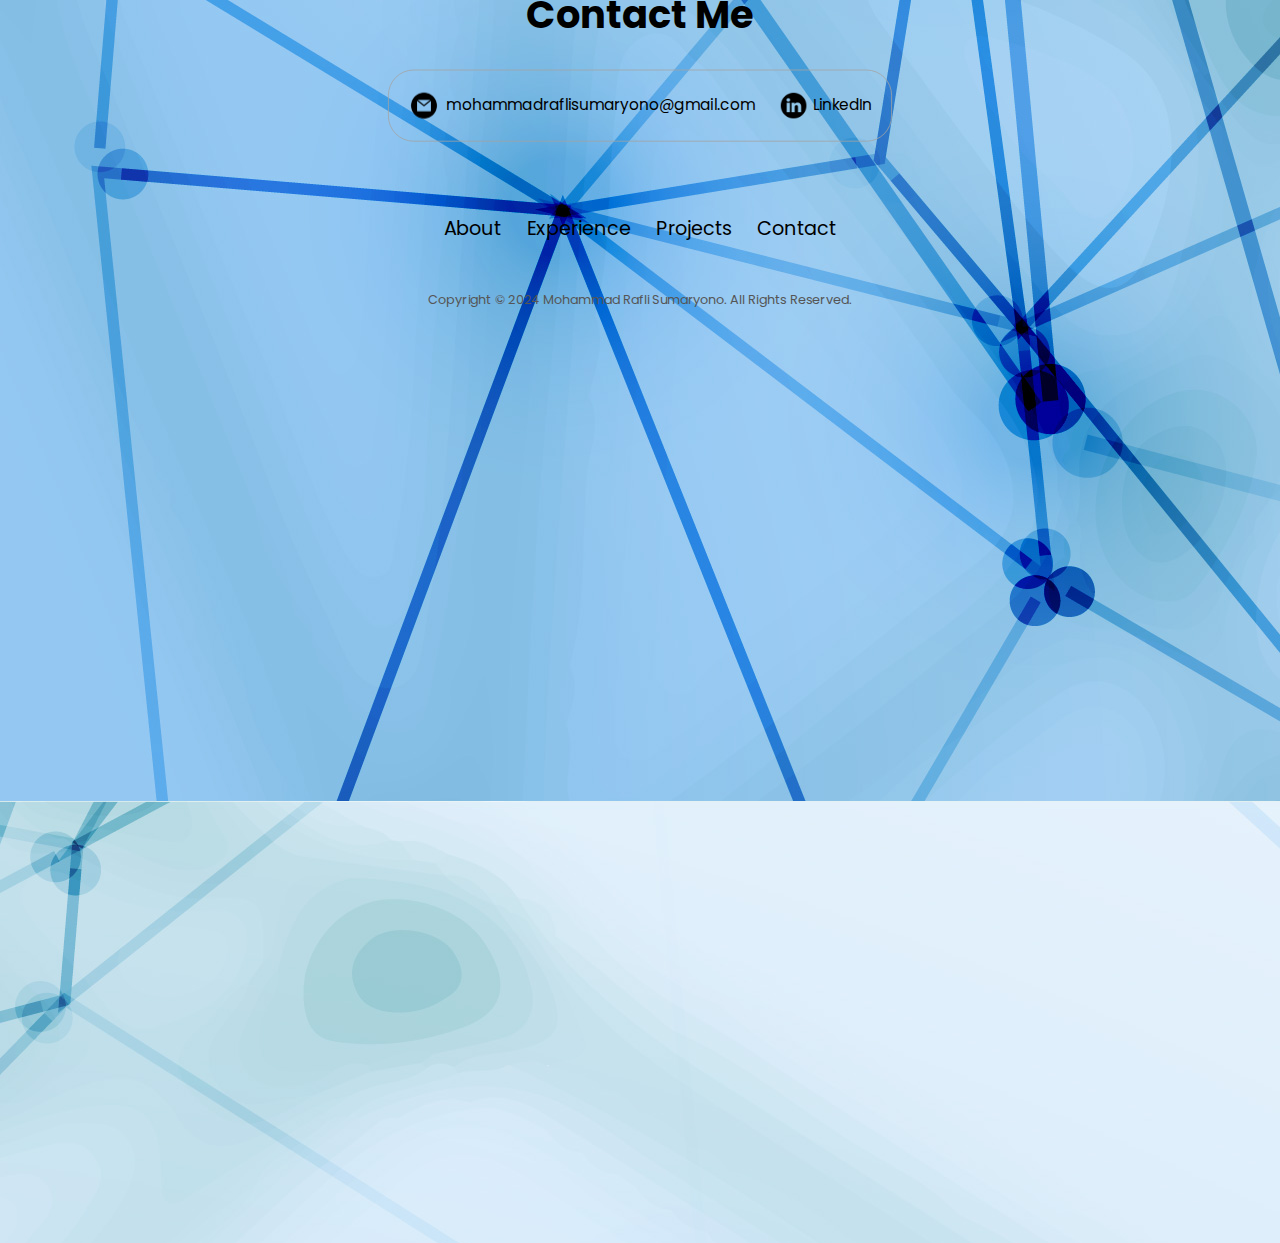
==== commit ecde4d3e: "update cv and desk" ====
--- a/index.html
+++ b/index.html
@@ -1,18 +1,246 @@
 <!DOCTYPE html>
 <html lang="en">
-  <head>
-    <meta charset="UTF-8" />
-    <meta name="viewport" content="width=device-width, initial-scale=1.0" />
-    <title>Portfolio</title>
-
-    <link rel="stylesheet" href="style.css" />
-    <link rel="stylesheet" href="mediaqueries.css" />
-  </head>
-  <body>
-    <!-- NAVBAR -->
-    <nav id="desktop-nav">
-      <div class="logo">Mohammad Rafli Sumaryono</div>
-      <div>
+
+<head>
+  <meta charset="UTF-8" />
+  <meta name="viewport" content="width=device-width, initial-scale=1.0" />
+  <title>Portfolio</title>
+
+  <link rel="stylesheet" href="style.css" />
+  <link rel="stylesheet" href="mediaqueries.css" />
+</head>
+
+<body>
+  <!-- NAVBAR -->
+  <nav id="desktop-nav">
+    <div class="logo">Mohammad Rafli Sumaryono</div>
+    <div>
+      <ul class="nav-links">
+        <li><a href="#about">About</a></li>
+        <li><a href="#experience">Experience</a></li>
+        <li><a href="#projects">Projects</a></li>
+        <li><a href="#contact">Contact</a></li>
+      </ul>
+    </div>
+  </nav>
+  <nav id="hamburger-nav">
+    <div class="logo">Mohammad Rafli Sumaryono</div>
+    <div class="hamburger-menu">
+      <div class="hamburger-icon" onclick="toggleMenu()">
+        <span></span>
+        <span></span>
+        <span></span>
+      </div>
+      <div class="menu-links">
+        <li><a href="#about" onclick="toggleMenu()">About</a></li>
+        <li><a href="#experience" onclick="toggleMenu()">Experience</a></li>
+        <li><a href="#projects" onclick="toggleMenu()">Projects</a></li>
+        <li><a href="#contact" onclick="toggleMenu()">Contact</a></li>
+      </div>
+    </div>
+  </nav>
+  <!-- End of Navbar -->
+
+  <!-- Sections Profile -->
+  <section id="profile">
+    <div class="section__pic-container">
+      <img src="./assets/profile2.jpg" alt="Mohammad Rafli" />
+    </div>
+    <div class="section__text">
+      <p class="section__text__p1">Hello, I'm</p>
+      <h1 class="title">Mohammad Rafli Sumaryono</h1>
+      <p class="section__text__p2">Website Developer</p>
+      <div class="btn-container">
+        <button class="btn btn-color-2" onclick="window.open('./assets/CV-Mohammad-Rafli-Sumaryono.pdf')">
+          Download CV
+        </button>
+        <button class="btn btn-color-1" onclick="location.href='./#contact'">
+          Contact Info
+        </button>
+      </div>
+      <div id="socials-container">
+        <img src="./assets/linkedin.png" alt="My LinkedIn profile" class="icon"
+          onclick="location.href='https://www.linkedin.com/in/mohammad-rafli-sumaryono-230b18246/'" />
+        <img src="./assets/github.png" alt="My Github profile" class="icon"
+          onclick="location.href='https://github.com/mohammadraflisumaryono/'" />
+      </div>
+    </div>
+  </section>
+
+  <section id="about">
+    <p class="section__text__p1">Get To Know More</p>
+    <h1 class="title">About Me</h1>
+    <div class="section-container">
+      <div class="section__pic-container">
+        <img src="./assets/profile.jpeg" alt="Profile picture" class="about-pic" />
+      </div>
+      <div class="about-details-container">
+        <div class="about-containers">
+          <div class="details-container">
+            <img src="./assets/education.png" alt="Education icon" class="icon" />
+            <h3>Education</h3>
+            <p class="black">
+              Mahasiswa Aktif Di Universitas Islam Negeri Sunan Gunung Djati
+              Bandung<br />Teknik Informatika
+            </p>
+          </div>
+        </div>
+        <div class="text-container">
+          <p class="black">
+            Halo! Saya Mohammad Rafli Sumaryono, seorang web developer dengan
+            keahlian dalam Laravel, React, REST API, Node.js, dan Express.
+            Saya bersemangat dalam menciptakan website yang dinamis dan
+            responsif serta selalu mencari cara untuk meningkatkan pengalaman
+            pengguna melalui solusi teknologi yang inovatif. Saat ini, saya
+            sedang melanjutkan pendidikan sambil aktif mencari peluang kerja
+            di lingkungan hybrid. Saya percaya pada kekuatan desain yang
+            bersih dan kode yang terstruktur dengan baik untuk menciptakan
+            aplikasi yang efisien dan menarik. Jika Anda mencari seorang
+            developer yang berdedikasi dan siap menghadapi tantangan baru,
+            jangan ragu untuk menghubungi saya!
+          </p>
+        </div>
+      </div>
+    </div>
+    <img src="./assets/arrow.png" alt="Arrow icon" class="icon arrow" onclick="location.href='./#experience'" />
+  </section>
+
+  <section id="experience">
+    <p class="section__text__p1">Explore My</p>
+    <h1 class="title">Experience</h1>
+    <div class="experience-details-container">
+      <div class="about-containers">
+        <div class="details-container">
+          <h2 class="experience-sub-title">Website Development</h2>
+          <div class="article-container">
+            <article>
+              <img src="./assets/checkmark.png" alt="Experience icon" class="icon" />
+              <div>
+                <h3>HTML</h3>
+                <p>Experienced</p>
+              </div>
+            </article>
+            <article>
+              <img src="./assets/checkmark.png" alt="Experience icon" class="icon" />
+              <div>
+                <h3>CSS</h3>
+                <p>Experienced</p>
+              </div>
+            </article>
+            <article>
+              <img src="./assets/checkmark.png" alt="Experience icon" class="icon" />
+              <div>
+                <h3>SASS</h3>
+                <p>Intermediate</p>
+              </div>
+            </article>
+            <article>
+              <img src="./assets/checkmark.png" alt="Experience icon" class="icon" />
+              <div>
+                <h3>JavaScript</h3>
+                <p>Intermediate</p>
+              </div>
+            </article>
+            <article>
+              <img src="./assets/checkmark.png" alt="Experience icon" class="icon" />
+              <div>
+                <h3>Laravel</h3>
+                <p>Experienced</p>
+              </div>
+            </article>
+            <article>
+              <img src="./assets/checkmark.png" alt="Experience icon" class="icon" />
+              <div>
+                <h3>Tailwind</h3>
+                <p>Intermediate</p>
+              </div>
+            </article>
+          </div>
+        </div>
+        <div class="details-container">
+          <h2 class="experience-sub-title">Website Development</h2>
+          <div class="article-container">
+            <article>
+              <img src="./assets/checkmark.png" alt="Experience icon" class="icon" />
+              <div>
+                <h3>MySQL</h3>
+                <p>Experienced</p>
+              </div>
+            </article>
+            <article>
+              <img src="./assets/checkmark.png" alt="Experience icon" class="icon" />
+              <div>
+                <h3>CodeIgniter 4</h3>
+                <p>Experienced</p>
+              </div>
+            </article>
+            <article>
+              <img src="./assets/checkmark.png" alt="Experience icon" class="icon" />
+              <div>
+                <h3>Bootstrap</h3>
+                <p>Experienced</p>
+              </div>
+            </article>
+            <article>
+              <img src="./assets/checkmark.png" alt="Experience icon" class="icon" />
+              <div>
+                <h3>RectJS</h3>
+                <p>Intermediate</p>
+              </div>
+            </article>
+            <article>
+              <img src="./assets/checkmark.png" alt="Experience icon" class="icon" />
+              <div>
+                <h3>Git</h3>
+                <p>Intermediate</p>
+              </div>
+            </article>
+            <article>
+              <img src="./assets/checkmark.png" alt="Experience icon" class="icon" />
+              <div>
+                <h3>Java</h3>
+                <p>Intermediate</p>
+              </div>
+            </article>
+          </div>
+        </div>
+      </div>
+    </div>
+    <img src="./assets/arrow.png" alt="Arrow icon" class="icon arrow" onclick="location.href='./#projects'" />
+  </section>
+  <section id="projects">
+    <p class="section__text__p1">Browse My Recent</p>
+    <h1 class="title">Projects</h1>
+    <div class="experience-details-container">
+      <div id="project-container">
+        <!-- Tempat untuk menampilkan proyek-proyek -->
+      </div>
+    </div>
+    <img src="./assets/arrow.png" alt="Arrow icon" class="icon arrow" onclick="location.href='./#contact'" />
+  </section>
+
+  <section id="contact">
+    <p class="section__text__p1">Get in Touch</p>
+    <h1 class="title">Contact Me</h1>
+    <div class="contact-info-upper-container">
+      <div class="contact-info-container">
+        <img src="./assets/email.png" alt="Email icon" class="icon contact-icon email-icon" />
+        <p>
+          <a href="mailto:mohammadraflisumaryono@gmail.com">mohammadraflisumaryono@gmail.com</a>
+        </p>
+      </div>
+      <div class="contact-info-container">
+        <img src="./assets/linkedin.png" alt="LinkedIn icon" class="icon contact-icon" />
+        <p>
+          <a href="https://www.linkedin.com/in/mohammad-rafli-sumaryono-230b18246/">LinkedIn</a>
+        </p>
+      </div>
+    </div>
+  </section>
+
+  <footer>
+    <nav>
+      <div class="nav-links-container">
         <ul class="nav-links">
           <li><a href="#about">About</a></li>
           <li><a href="#experience">Experience</a></li>
@@ -21,332 +249,12 @@
         </ul>
       </div>
     </nav>
-    <nav id="hamburger-nav">
-      <div class="logo">Mohammad Rafli Sumaryono</div>
-      <div class="hamburger-menu">
-        <div class="hamburger-icon" onclick="toggleMenu()">
-          <span></span>
-          <span></span>
-          <span></span>
-        </div>
-        <div class="menu-links">
-          <li><a href="#about" onclick="toggleMenu()">About</a></li>
-          <li><a href="#experience" onclick="toggleMenu()">Experience</a></li>
-          <li><a href="#projects" onclick="toggleMenu()">Projects</a></li>
-          <li><a href="#contact" onclick="toggleMenu()">Contact</a></li>
-        </div>
-      </div>
-    </nav>
-    <!-- End of Navbar -->
-
-    <!-- Sections Profile -->
-    <section id="profile">
-      <div class="section__pic-container">
-        <img src="./assets/profile2.jpg" alt="Mohammad Rafli" />
-      </div>
-      <div class="section__text">
-        <p class="section__text__p1">Hello, I'm</p>
-        <h1 class="title">Mohammad Rafli Sumaryono</h1>
-        <p class="section__text__p2">Website Developer</p>
-        <div class="btn-container">
-          <button
-            class="btn btn-color-2"
-            onclick="window.open('./assets/CV-Mohammad-Rafli-Sumaryono.pdf')"
-          >
-            Download CV
-          </button>
-          <button class="btn btn-color-1" onclick="location.href='./#contact'">
-            Contact Info
-          </button>
-        </div>
-        <div id="socials-container">
-          <img
-            src="./assets/linkedin.png"
-            alt="My LinkedIn profile"
-            class="icon"
-            onclick="location.href='https://www.linkedin.com/in/mohammad-rafli-sumaryono-230b18246/'"
-          />
-          <img
-            src="./assets/github.png"
-            alt="My Github profile"
-            class="icon"
-            onclick="location.href='https://github.com/mohammadraflisumaryono/'"
-          />
-        </div>
-      </div>
-    </section>
-
-    <section id="about">
-      <p class="section__text__p1">Get To Know More</p>
-      <h1 class="title">About Me</h1>
-      <div class="section-container">
-        <div class="section__pic-container">
-          <img
-            src="./assets/profile.jpeg"
-            alt="Profile picture"
-            class="about-pic"
-          />
-        </div>
-        <div class="about-details-container">
-          <div class="about-containers">
-            <div class="details-container">
-              <img
-                src="./assets/education.png"
-                alt="Education icon"
-                class="icon"
-              />
-              <h3>Education</h3>
-              <p class="black">
-                Mahasiswa Aktif Di Universitas Islam Negeri Sunan Gunung Djati
-                Bandung<br />Teknik Informatika<br />Semester 5
-              </p>
-            </div>
-          </div>
-          <div class="text-container">
-            <p class="black">
-              Halo! Saya Mohammad Rafli Sumaryono, seorang web developer dengan
-              keahlian dalam Laravel, React, REST API, Node.js, dan Express.
-              Saya bersemangat dalam menciptakan website yang dinamis dan
-              responsif serta selalu mencari cara untuk meningkatkan pengalaman
-              pengguna melalui solusi teknologi yang inovatif. Saat ini, saya
-              sedang melanjutkan pendidikan sambil aktif mencari peluang kerja
-              di lingkungan hybrid. Saya percaya pada kekuatan desain yang
-              bersih dan kode yang terstruktur dengan baik untuk menciptakan
-              aplikasi yang efisien dan menarik. Jika Anda mencari seorang
-              developer yang berdedikasi dan siap menghadapi tantangan baru,
-              jangan ragu untuk menghubungi saya!
-            </p>
-          </div>
-        </div>
-      </div>
-      <img
-        src="./assets/arrow.png"
-        alt="Arrow icon"
-        class="icon arrow"
-        onclick="location.href='./#experience'"
-      />
-    </section>
-
-    <section id="experience">
-      <p class="section__text__p1">Explore My</p>
-      <h1 class="title">Experience</h1>
-      <div class="experience-details-container">
-        <div class="about-containers">
-          <div class="details-container">
-            <h2 class="experience-sub-title">Website Development</h2>
-            <div class="article-container">
-              <article>
-                <img
-                  src="./assets/checkmark.png"
-                  alt="Experience icon"
-                  class="icon"
-                />
-                <div>
-                  <h3>HTML</h3>
-                  <p>Experienced</p>
-                </div>
-              </article>
-              <article>
-                <img
-                  src="./assets/checkmark.png"
-                  alt="Experience icon"
-                  class="icon"
-                />
-                <div>
-                  <h3>CSS</h3>
-                  <p>Experienced</p>
-                </div>
-              </article>
-              <article>
-                <img
-                  src="./assets/checkmark.png"
-                  alt="Experience icon"
-                  class="icon"
-                />
-                <div>
-                  <h3>SASS</h3>
-                  <p>Intermediate</p>
-                </div>
-              </article>
-              <article>
-                <img
-                  src="./assets/checkmark.png"
-                  alt="Experience icon"
-                  class="icon"
-                />
-                <div>
-                  <h3>JavaScript</h3>
-                  <p>Intermediate</p>
-                </div>
-              </article>
-              <article>
-                <img
-                  src="./assets/checkmark.png"
-                  alt="Experience icon"
-                  class="icon"
-                />
-                <div>
-                  <h3>Laravel</h3>
-                  <p>Experienced</p>
-                </div>
-              </article>
-              <article>
-                <img
-                  src="./assets/checkmark.png"
-                  alt="Experience icon"
-                  class="icon"
-                />
-                <div>
-                  <h3>Tailwind</h3>
-                  <p>Intermediate</p>
-                </div>
-              </article>
-            </div>
-          </div>
-          <div class="details-container">
-            <h2 class="experience-sub-title">Website Development</h2>
-            <div class="article-container">
-              <article>
-                <img
-                  src="./assets/checkmark.png"
-                  alt="Experience icon"
-                  class="icon"
-                />
-                <div>
-                  <h3>MySQL</h3>
-                  <p>Experienced</p>
-                </div>
-              </article>
-              <article>
-                <img
-                  src="./assets/checkmark.png"
-                  alt="Experience icon"
-                  class="icon"
-                />
-                <div>
-                  <h3>CodeIgniter 4</h3>
-                  <p>Experienced</p>
-                </div>
-              </article>
-              <article>
-                <img
-                  src="./assets/checkmark.png"
-                  alt="Experience icon"
-                  class="icon"
-                />
-                <div>
-                  <h3>Bootstrap</h3>
-                  <p>Experienced</p>
-                </div>
-              </article>
-              <article>
-                <img
-                  src="./assets/checkmark.png"
-                  alt="Experience icon"
-                  class="icon"
-                />
-                <div>
-                  <h3>RectJS</h3>
-                  <p>Intermediate</p>
-                </div>
-              </article>
-              <article>
-                <img
-                  src="./assets/checkmark.png"
-                  alt="Experience icon"
-                  class="icon"
-                />
-                <div>
-                  <h3>Git</h3>
-                  <p>Intermediate</p>
-                </div>
-              </article>
-              <article>
-                <img
-                  src="./assets/checkmark.png"
-                  alt="Experience icon"
-                  class="icon"
-                />
-                <div>
-                  <h3>Java</h3>
-                  <p>Intermediate</p>
-                </div>
-              </article>
-            </div>
-          </div>
-        </div>
-      </div>
-      <img
-        src="./assets/arrow.png"
-        alt="Arrow icon"
-        class="icon arrow"
-        onclick="location.href='./#projects'"
-      />
-    </section>
-    <section id="projects">
-      <p class="section__text__p1">Browse My Recent</p>
-      <h1 class="title">Projects</h1>
-      <div class="experience-details-container">
-        <div class="about-containers" id="project-container">
-          <!-- Tempat untuk menampilkan proyek-proyek -->
-        </div>
-      </div>
-      <img
-        src="./assets/arrow.png"
-        alt="Arrow icon"
-        class="icon arrow"
-        onclick="location.href='./#contact'"
-      />
-    </section>
-
-    <section id="contact">
-      <p class="section__text__p1">Get in Touch</p>
-      <h1 class="title">Contact Me</h1>
-      <div class="contact-info-upper-container">
-        <div class="contact-info-container">
-          <img
-            src="./assets/email.png"
-            alt="Email icon"
-            class="icon contact-icon email-icon"
-          />
-          <p>
-            <a href="mailto:mohammadraflisumaryono@gmail.com"
-              >mohammadraflisumaryono@gmail.com</a
-            >
-          </p>
-        </div>
-        <div class="contact-info-container">
-          <img
-            src="./assets/linkedin.png"
-            alt="LinkedIn icon"
-            class="icon contact-icon"
-          />
-          <p>
-            <a
-              href="https://www.linkedin.com/in/mohammad-rafli-sumaryono-230b18246/"
-              >LinkedIn</a
-            >
-          </p>
-        </div>
-      </div>
-    </section>
-
-    <footer>
-      <nav>
-        <div class="nav-links-container">
-          <ul class="nav-links">
-            <li><a href="#about">About</a></li>
-            <li><a href="#experience">Experience</a></li>
-            <li><a href="#projects">Projects</a></li>
-            <li><a href="#contact">Contact</a></li>
-          </ul>
-        </div>
-      </nav>
-      <p>
-        Copyright &#169; 2024 Mohammad Rafli Sumaryono. All Rights Reserved.
-      </p>
-    </footer>
-
-    <script src="script.js"></script>
-  </body>
-</html>
+    <p>
+      Copyright &#169; 2024 Mohammad Rafli Sumaryono. All Rights Reserved.
+    </p>
+  </footer>
+
+  <script src="script.js"></script>
+</body>
+
+</html>--- a/style.css
+++ b/style.css
@@ -372,48 +372,116 @@
 }
 
 /* PROJECTS SECTION */
-
 #projects {
   position: relative;
+  padding: 2rem 4rem;
+}
+
+.experience-details-container {
+  width: 100%;
+  max-width: 1200px;
+  margin: 0 auto;
+}
+
+#project-container {
+  display: grid;
+  grid-template-columns: repeat(3, 1fr);
+  gap: 2rem;
+  row-gap: 5rem;
+  margin-top: 2rem;
 }
 
 .color-container {
-  border-color: rgb(163, 163, 163);
+  border-radius: 1rem;
+  border: 1px solid rgb(163, 163, 163);
   background: rgb(250, 250, 250);
+  padding: 1.5rem;
+  transition: transform 0.3s ease;
+  display: flex;
+  flex-direction: column;
+  height: 100%;
+}
+
+.color-container:hover {
+  transform: translateY(-5px);
+  box-shadow: 0 5px 15px rgba(0, 0, 0, 0.1);
+}
+
+.article-container {
+  flex: 1;
+  display: flex;
+  justify-content: center;
+  align-items: center;
+  margin-bottom: 1rem;
 }
 
 .project-img {
-  border-radius: 2rem;
-  width: 90%;
-  height: 90%;
+  width: 100%;
+  height: auto;
+  border-radius: 0.5rem;
+  object-fit: cover;
+  aspect-ratio: 16/9;
 }
 
 .project-title {
-  margin: 1rem;
-  color: black;
+  font-size: 1.25rem;
+  font-weight: 600;
+  margin: 1rem 0 0.5rem;
+  color: #333;
 }
 
 .project-btn {
-  color: black;
-  border-color: rgb(163, 163, 163);
-}
-
-#projects p {
+  padding: 0.75rem 1.5rem;
+  border-radius: 0.5rem;
+  border: 1px solid rgb(163, 163, 163);
+  background: transparent;
+  color: #333;
+  font-weight: 500;
+  cursor: pointer;
+  transition: all 0.3s ease;
+}
+
+.project-btn:hover {
+  background: #333;
+  color: white;
+}
+
+.btn-container {
   margin-top: 1rem;
-}
-#project-container {
-  display: flex;
-  flex-wrap: wrap;
-  gap: 1rem; /* Jarak antar proyek */
-}
-
-.details-container {
-  width: calc(
-    33.33% - 1rem
-  ); /* Lebar masing-masing kolom, mengurangi jarak antar proyek */
-  margin-bottom: 2rem; /* Jarak bawah setiap proyek */
-}
-
+  text-align: center;
+}
+
+/* Responsive Design */
+@media (max-width: 1024px) {
+  #project-container {
+    grid-template-columns: repeat(2, 1fr);
+  }
+}
+
+@media (max-width: 768px) {
+  #projects {
+    padding: 2rem;
+  }
+
+  #project-container {
+    grid-template-columns: 1fr;
+    gap: 1.5rem;
+  }
+}
+
+@media (max-width: 480px) {
+  #projects {
+    padding: 1rem;
+  }
+
+  .color-container {
+    padding: 1rem;
+  }
+
+  .project-title {
+    font-size: 1.1rem;
+  }
+}
 /* CONTACT */
 
 #contact {
